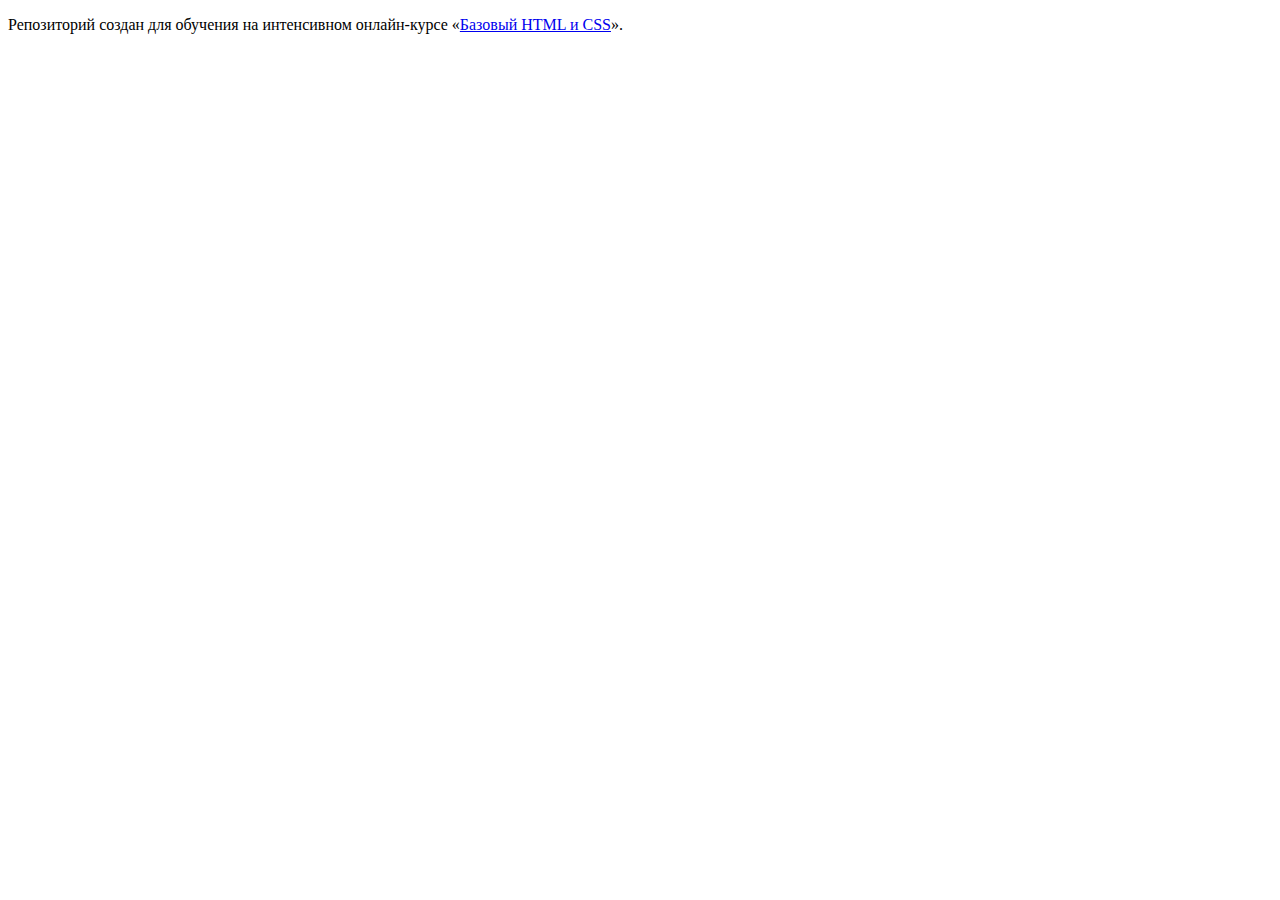
==== index.html @ fec3ab0e ":hatching_chick:" ====
<!DOCTYPE html>
<html lang="ru">
  <head>
    <meta charset="utf-8">
    <title>HTML Academy: Девайс</title>
  </head>
  <body>

    <p>Репозиторий создан для обучения на интенсивном онлайн‑курсе «<a href="https://htmlacademy.ru/intensive/htmlcss">Базовый HTML и CSS</a>».</p>

  </body>
</html>
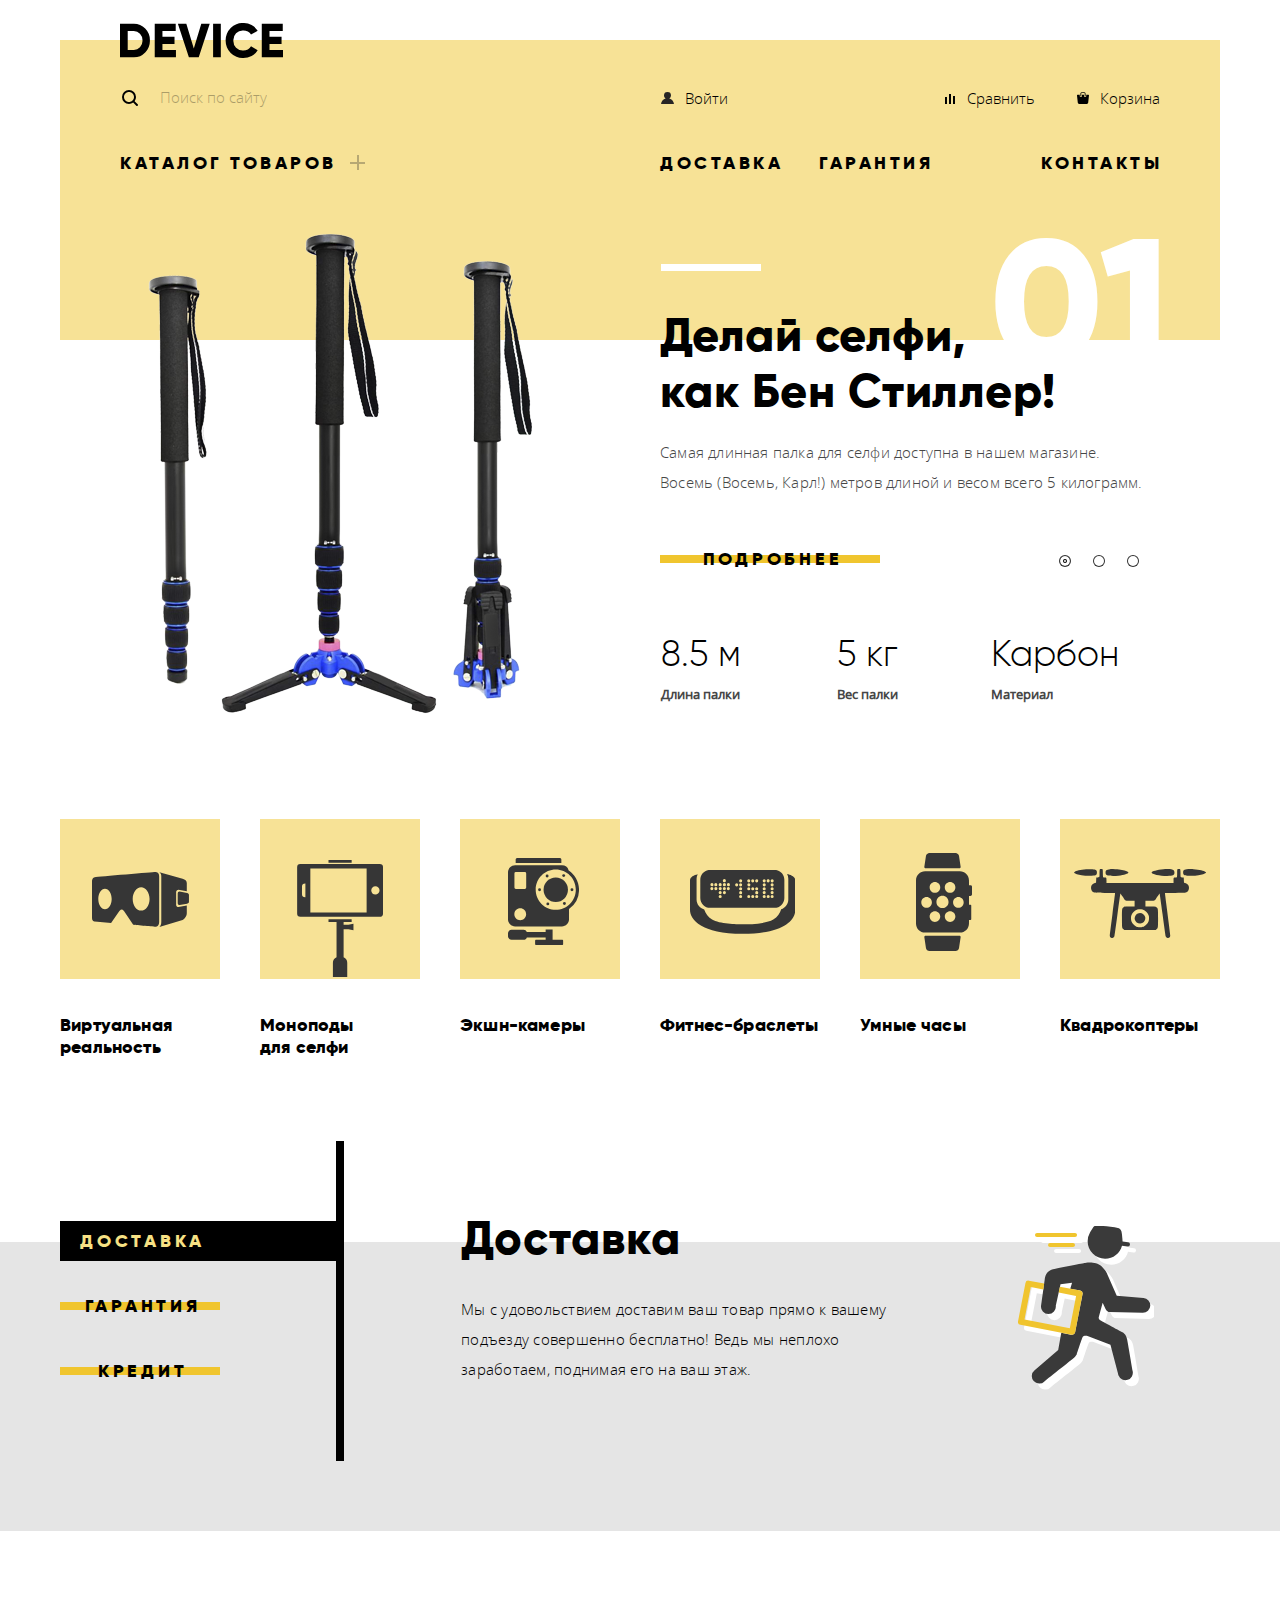
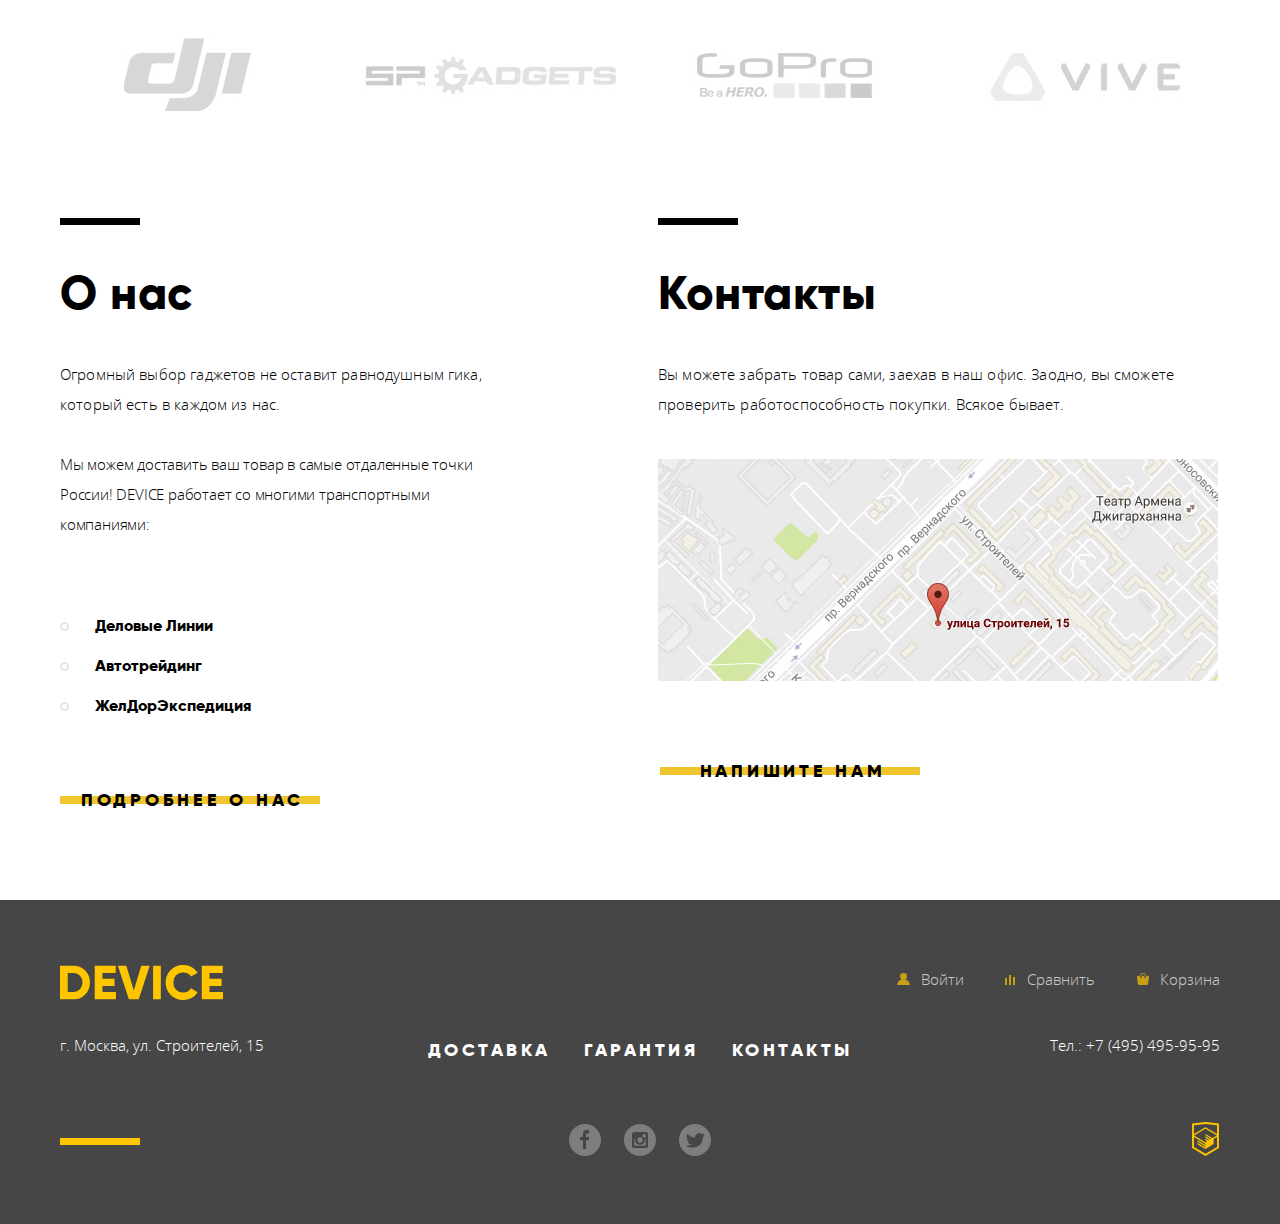
==== commit c92372ff: "finished workong version of device project" ====
--- a/index.html
+++ b/index.html
@@ -1,12 +1,406 @@
 <!DOCTYPE html>
 <html lang="ru">
-  <head>
-    <meta charset="utf-8">
-    <title>HTML Academy: Девайс</title>
-  </head>
-  <body>
-
-    <p>Репозиторий создан для обучения на интенсивном онлайн‑курсе «<a href="https://htmlacademy.ru/intensive/htmlcss">Базовый HTML и CSS</a>».</p>
-
-  </body>
+<head>
+  <meta charset="utf-8">
+  <meta name="format-detection" content="telephone=no">
+  <title>HTML Academy: Device</title>
+  <link href="css/normalize.css" rel="stylesheet" />
+  <link href="css/styles.css" rel="stylesheet" />
+</head>
+<body>
+<header class="main-header">
+  <div class="container">
+    <div class="logo">
+      <a>
+        <img src="img/logo.svg" width="163" height="35" alt="Device">
+      </a>
+    </div>
+    <div class="wrapper">
+      <form action="https://echo.htmlacademy.ru" method="get" class="search">
+        <input type="text" class="search-field" id="search-text" placeholder="Поиск по сайту">
+        <button class="search-button" type="submit">Найти</button>
+      </form>
+      <!--User navigation-->
+      <ul class="user-navigation">
+        <li>
+          <a class="login-link" href="login.html">Войти</a>
+        </li>
+      </ul>
+      <ul class="operation">
+        <li>
+          <a class="compare-link" href="#">Сравнить</a>
+        </li>
+        <li>
+          <a class="basket-link" href="#">Корзина</a>
+        </li>
+      </ul>
+
+    </div>
+    <!--Main menu-->
+    <nav class="main-navigation wrapper">
+      <ul class="main-menu">
+        <li class="plus">
+          <a href="#">Каталог товаров</a>
+          <ul class="popup-menu">
+            <li><a href="#">Виртуальная реальность</a></li>
+            <li><a href="#">Фитнес-браслеты</a></li>
+            <li><a href="#">Квадрокоптеры</a>
+            <li><a href="catalog.html">Моноподы для селфи</a></li>
+            <li><a href="#">Умные часы</a></li>
+            <li><a href="#">Экшн камеры</a></li>
+          </ul>
+        </li>
+        <li><a href="#">Доставка</a></li>
+        <li><a href="#">Гарантия</a></li>
+        <li><a href="#">Контакты</a></li>
+      </ul>
+    </nav>
+  </div>
+</header>
+<main>
+  <h1 class="visually-hidden">Магазин девайсов</h1>
+  <!--Slider-->
+  <section class="sliders">
+    <div class="container">
+      <h2 class="visually-hidden">Популярные товары</h2>
+
+      <input class="control-item" id="btn-1" type="radio" name="toggle" checked>
+      <input class="control-item" id="btn-2" type="radio" name="toggle">
+      <input class="control-item" id="btn-3" type="radio" name="toggle">
+      <div class="slider-controls">
+        <label for="btn-1"><span class="visually-hidden">Первый слайд</span></label>
+        <label for="btn-2"><span class="visually-hidden">Второй слайд</span></label>
+        <label for="btn-3"><span class="visually-hidden">Третий слайд</span></label>
+      </div>
+      <div class="slider-inner">
+        <div class="slider-item active" id="firstSlide">
+          <h3 class="visually-hidden">Первый слайд</h3>
+          <div class="slider-image">
+            <img src="img/slider-1.png" width="384" height="486" alt="Палка для селфи" />
+          </div>
+          <div class="slider-content">
+            <span class="slider-numer">01</span>
+            <p class="slider-header">
+              Делай селфи,<br>как Бен Стиллер!
+            </p>
+            <p>
+              Самая длинная палка для селфи доступна в нашем магазине.<br>Восемь (Восемь, Карл!) метров длиной и весом всего 5 килограмм.
+            </p>
+            <a href="#" class="btn">Подробнее</a>
+            <table class="slider-table">
+              <tr>
+                <td>8.5 м</td>
+                <td>5 кг</td>
+                <td>Карбон</td>
+              </tr>
+              <tr>
+                <th>Длина палки</th>
+                <th>Вес палки</th>
+                <th>Материал</th>
+              </tr>
+            </table>
+          </div>
+        </div>
+        <div class="slider-item" id="secondSlide">
+          <h3 class="visually-hidden">Второй слайд</h3>
+          <div class="slider-image">
+            <img src="img/slider-2.png" width="345" height="485" alt="Фитнес-браслет">
+          </div>
+          <div class="slider-content">
+            <span class="slider-numer">02</span>
+            <p class="slider-header">
+              Худеем<br>правильно!
+            </p>
+            <p>
+              Мотивирующие фитнес-браслеты помогут найти в себе силы<br>не пропускать занятия и соблюдать диету.
+            </p>
+            <a class="btn" href="#">Подробнее</a>
+            <table class="slider-table">
+              <tr>
+                <td>
+                  48 часов
+                </td>
+              </tr>
+              <tr>
+                <th>
+                  Без подзарядки
+                </th>
+              </tr>
+            </table>
+          </div>
+        </div>
+        <div class="slider-item" id="thirdSlide">
+          <h3 class="visually-hidden">Третий слайд</h3>
+          <div class="slider-image aditional-padding">
+            <img src="img/slider-3.png" width="526" height="334" alt="Квадрокоптер">
+          </div>
+          <div class="slider-content">
+            <span class="slider-numer">03</span>
+            <p class="slider-header slider-wide-header">
+              Порхает как бабочка,<br>жалит как пчела!
+            </p>
+            <p>
+              Этот обычный, на первый взгляд, квадрокоптер оснащен<br>мощным лазером, замаскированным под стандартную камеру.
+            </p>
+            <a class="btn" href="#">Подробнее</a>
+            <table class="slider-table">
+              <tr>
+                <td>
+                  800 м
+                </td>
+                <td>
+                  50 м
+                </td>
+              </tr>
+              <tr>
+                <th>
+                  Дальность полета
+                </th>
+                <th>
+                  Радиус поражения
+                </th>
+              </tr>
+            </table>
+          </div>
+        </div>
+      </div>
+
+    </div>
+  </section>
+  <!--Catalog-->
+  <section class="categories">
+    <h2 class="visually-hidden">Категории товаров</h2>
+    <div class="container">
+      <ul class="category-items">
+        <li class="category-item">
+          <a class="category-link" href="#">
+            <p>
+              <img src="img/popular-1.svg" width="97" height="56" alt="Виртуальная реальность">
+            </p>
+            <h3>Виртуальная реальность</h3>
+          </a>
+        </li>
+        <li class="category-item">
+          <a class="category-link" href="catalog.html">
+            <p>
+              <img src="img/popular-2.svg" width="86" height="117" alt="Моноподы для селфи">
+            </p>
+            <h3>Моноподы для селфи</h3>
+          </a>
+        </li>
+        <li class="category-item">
+          <a class="category-link" href="#">
+            <p>
+              <img src="img/popular-3.svg" width="71" height="87" alt="Экшн-камеры">
+            </p>
+            <h3>Экшн-камеры</h3>
+          </a>
+        </li>
+        <li class="category-item">
+          <a class="category-link" href="#">
+            <p>
+              <img src="img/popular-4.svg" width="105" height="65" alt=" Фитнесс браслеты">
+            </p>
+            <h3>Фитнес-браслеты</h3>
+          </a>
+        </li>
+        <li class="category-item">
+          <a class="category-link" href="#">
+            <p>
+              <img src="img/popular-5.svg" width="56" height="98" alt="Умные часы">
+            </p>
+            <h3>Умные часы</h3>
+          </a>
+        </li>
+        <li class="category-item">
+          <a class="category-link" href="#">
+            <p>
+              <img src="img/popular-6.svg" width="132" height="69" alt="Квадрокоптеры">
+            </p>
+            <h3>Квадрокоптеры</h3>
+          </a>
+        </li>
+      </ul>
+    </div>
+  </section>
+
+  <section class="services">
+    <h2 class="visually-hidden">Сервисы</h2>
+    <div class="service-columns container">
+      <div class="service-column">
+        <ul class="service-navigation">
+          <li class="service-navigation-item active">
+            <a class="btn" id="deliveryBtn">Доставка</a>
+          </li>
+          <li class="service-navigation-item">
+            <a class="btn" id="warrantyBtn" href="#">Гарантия</a>
+          </li>
+          <li class="service-navigation-item">
+            <a class="btn" id="creditBtn" href="#">Кредит</a>
+          </li>
+        </ul>
+      </div>
+      <div class="service-column">
+        <div class="service-item active" id="deliveryContent">
+          <h3>Доставка</h3>
+          <p>Мы с удовольствием доставим ваш товар прямо к вашему подъезду совершенно бесплатно! Ведь мы неплохо заработаем, поднимая его на ваш этаж.</p>
+        </div>
+        <div class="service-item" id="warrantyContent">
+          <h3>Гарантия</h3>
+          <p>
+            Если из-за возгорания купленного у нас товара у вас сгорит дом — не переживайте, мы выдадим вам новый.<br>Товар, не дом, конечно же.
+          </p>
+        </div>
+        <div class="service-item" id="creditContent">
+          <h3>Кредит</h3>
+          <p>
+            Залезть в долговую яму стало проще! Кредитные консультанты подберут для вас наиболее выгодные<br>условия кредита. Выгодные для нашего банка, разумеется.
+          </p>
+        </div>
+      </div>
+    </div>
+  </section>
+
+  <section class="partners">
+    <h2 class="visually-hidden">Партнеры</h2>
+    <div class="container">
+      <ul class="partner-items">
+        <li class="partner-item">
+          <a href="#">
+            <img src="img/logo-1.jpg" width="260" height="100" alt="dji">
+          </a>
+        </li>
+        <li class="partner-item">
+          <a href="#">
+            <img src="img/logo-2.jpg" width="260" height="100" alt="SP Gadgets">
+          </a>
+        </li>
+        <li class="partner-item">
+          <a href="#">
+            <img src="img/logo-3.jpg" width="260" height="100" alt="GoPro">
+          </a>
+        </li>
+        <li class="partner-item">
+          <a href="#">
+            <img src="img/logo-4.jpg" width="260" height="100" alt="vive">
+          </a>
+        </li>
+      </ul>
+    </div>
+  </section>
+
+  <div class="container index-columns">
+    <section class="info">
+
+      <h2>О нас</h2>
+      <p>
+        Огромный выбор гаджетов не оставит равнодушным гика, который есть в каждом из нас.
+      </p>
+      <p>
+        Мы можем доставить ваш товар в самые отдаленные точки России! DEVICE работает со многими транспортными компаниями:
+      </p>
+      <ul class="transport-agency">
+        <li>Деловые Линии</li>
+        <li>Автотрейдинг</li>
+        <li>ЖелДорЭкспедиция</li>
+      </ul>
+      <a class="btn" href="#">Подробнее о нас</a>
+    </section>
+
+    <section class="contact">
+      <h2>Контакты</h2>
+      <p>Вы можете забрать товар сами, заехав в наш офис. Заодно, вы сможете проверить работоспособность покупки. Всякое бывает.</p>
+      <a id="openPopupMap" href="contacts.html">
+        <img src="img/map.jpg" width="560" height="222" alt="Карта">
+      </a>
+      <a class="btn btn-open-form" id="openWriteusForm" href="writeus.html">Напишите нам</a>
+    </section>
+  </div>
+</main>
+
+<footer class="main-footer">
+  <div class="container">
+    <div class="navigation-container">
+      <div class="logo yellow">
+        <a>
+          <img src="img/logo-yellow.svg" width="163" height="35" alt="Device">
+        </a>
+      </div>
+      <!--User navigation-->
+      <ul class="user-navigation">
+        <li>
+          <a class="login-link yellow" href="#">Войти</a>
+        </li>
+      </ul>
+      <ul class="operation">
+        <li>
+          <a class="compare-link yellow" href="#">Сравнить</a>
+        </li>
+        <li>
+          <a class="basket-link yellow" href="#">Корзина</a>
+        </li>
+      </ul>
+    </div>
+    <!--Contacts footer-->
+    <section class="footer-contacts">
+      <p class="address">г. Москва, ул. Строителей, 15</p>
+      <p class="phone">Тел.: +7 (495) 495-95-95</p>
+    </section>
+    <!--Footer menu-->
+    <ul class="bottom-menu">
+      <li><a href="#">Доставка</a></li>
+      <li><a href="#">Гарантия</a></li>
+      <li><a href="#">Контакты</a></li>
+    </ul>
+    <!--Social links-->
+    <ul class="footer-social">
+      <li class="social-item">
+        <a class="social-button" href="#"><span class="visually-hidden">Фейсбук</span></a>
+      </li>
+      <li class="social-item">
+        <a class="social-button" href="#"><span class="visually-hidden">Инстаграм</span></a>
+      </li>
+      <li class="social-item">
+        <a class="social-button" href="#"><span class="visually-hidden">Твиттер</span></a>
+      </li>
+    </ul>
+    <p class="footer-copyright">
+      <a href="https://htmlacademy.ru/intensive/htmlcss"><span class="visually-hidden">HTML Academy</span></a>
+    </p>
+  </div>
+</footer>
+
+<!--Modal window-->
+<section class="modal modal-feedback">
+  <form class="modal-feedback-form" action="https://echo.htmlacademy.ru" method="get">
+    <p class="modal-field">
+      <label for="user">Ваше имя:</label>
+      <input class="modal-feedback-form-user" id="user" type="text" name="user" placeholder="Представьтесь, пожалуйста">
+    </p>
+    <p class="modal-field">
+      <label for="email">Ваш e-mail:</label>
+      <input class="modal-feedback-form-email" id="email" type="text" name="email" placeholder="Для отправки ответа">
+    </p>
+    <p class="modal-field">
+      <label for="message">Текст письма:</label>
+      <textarea id="message" name="message" placeholder="В свободной форме"></textarea>
+    </p>
+    <button class="btn" id="sendFeedBack" type="submit">Отправить</button>
+  </form>
+  <button class="modal-close" type="button">
+    <span class="visually-hidden">Закрыть</span>
+  </button>
+</section>
+
+<!--Map-->
+<section class="modal modal-map">
+  <iframe src="https://www.google.com/maps/embed?pb=!1m18!1m12!1m3!1d2249.112374947361!2d37.52742931598095!3d55.68703400452991!2m3!1f0!2f0!3f0!3m2!1i1024!2i768!4f13.1!3m3!1m2!1s0x46b54cf65f5c8955%3A0x694710ccd55501e!2z0YPQuy4g0KHRgtGA0L7QuNGC0LXQu9C10LksIDE1LCDQnNC-0YHQutCy0LAsIDExOTMxMQ!5e0!3m2!1sru!2sru!4v1512296204152" width="960" height="559" allowfullscreen></iframe>
+  <img src="img/map-big.jpg" width="960" height="559" alt="Карта">
+  <button class="modal-close" type="button">
+    <span class="visually-hidden">Закрыть</span>
+  </button>
+</section>
+
+<script src="js/script.js"></script>
+</body>
 </html>
--- a/css/styles.css
+++ b/css/styles.css
@@ -0,0 +1,2060 @@
+@font-face {
+  font-family: "Gilroy";
+  src: url("../fonts/gilroyextrabold.woff2") format("woff2"), url("../fonts/gilroyextrabold.woff") format("woff");
+  font-weight: 800;
+}
+
+@font-face {
+  font-family: "Gilroy";
+  src: url("../fonts/gilroylight.woff2") format("woff2"), url("../fonts/gilroylight.woff") format("woff");
+  font-weight: 300;
+}
+
+@font-face {
+  font-family: "Open Sans";
+  src: url("../fonts/opensans.woff2") format("woff2"), url("../fonts/opensans.woff") format("woff");
+  font-weight: normal;
+}
+
+@font-face {
+  font-family: "Open Sans";
+  src: url("../fonts/opensanslight.woff2") format("woff2"), url("../fonts/opensanslight.woff") format("woff");
+  font-weight: 300;
+}
+
+body {
+  min-width: 1200px;
+  margin: 0;
+  padding: 0;
+  font-family: "Open Sans", Arial, sans-serif;
+  font-size: 15px;
+  line-height: 36px;
+  font-weight: 300;
+  color: #000;
+}
+
+a {
+  text-decoration: none;
+}
+
+img {
+  max-width: 100%;
+  height: auto;
+}
+
+.visually-hidden:not(:focus):not(:active),
+input[type="checkbox"].visually-hidden,
+input[type="radio"].visually-hidden {
+  position: absolute;
+  width: 1px;
+  height: 1px;
+  margin: -1px;
+  border: 0;
+  padding: 0;
+  white-space: nowrap;
+  -webkit-clip-path: inset(100%);
+  clip-path: inset(100%);
+  clip: rect(0 0 0 0);
+  overflow: hidden;
+}
+
+.container {
+  width: 1160px;
+  margin: 0 auto;
+}
+
+.wrapper {
+  display: -webkit-box;
+  display: -ms-flexbox;
+  display: flex;
+  -webkit-box-pack: justify;
+  -ms-flex-pack: justify;
+  justify-content: space-between;
+  width: 1040px;
+  margin: 0 auto;
+}
+
+.main-header {
+  min-height: 190px;
+  margin-top: 40px;
+}
+
+.main-header .container {
+  background-color: #f7e296;
+  min-height: 190px;
+}
+
+.main-header .wrapper {
+  -webkit-box-align: center;
+  -ms-flex-align: center;
+  align-items: center;
+  padding-top: 33px;
+}
+
+.main-header .logo {
+  position: absolute;
+  top: 23px;
+  margin-left: 60px;
+}
+
+.logo a:hover {
+  opacity: 0.6;
+}
+
+.logo a:active {
+  opacity: 0.3;
+}
+
+.search {
+  position: relative;
+  display: -webkit-box;
+  display: -ms-flexbox;
+  display: flex;
+  -webkit-box-align: start;
+  -ms-flex-align: start;
+  align-items: flex-start;
+  width: 440px;
+  height: 50px;
+}
+
+.search::before {
+  content: "";
+  position: absolute;
+  top: 17px;
+  left: 2px;
+  width: 16px;
+  height: 16px;
+  background: url("../img/search.svg") no-repeat left center;
+}
+
+.search-field {
+  width: 310px;
+  margin: 0;
+  padding: 2px 0 0 40px;
+  font-family: inherit;
+  font-weight: inherit;
+  font-size: inherit;
+  min-height: 45px;
+  background-color: transparent;
+  border: none;
+}
+
+.search-field:focus {
+  outline: none;
+  -webkit-box-shadow: 0px 2px #000;
+  box-shadow: 0px 2px #000;
+}
+
+.search-field:focus ~ .search-button {
+  visibility: visible;
+}
+
+/*css placeholder*/
+.search-field::-webkit-input-placeholder { /* Chrome/Opera/Safari */
+  color: #000;
+  opacity: 0.3;
+}
+
+.search-field:-ms-input-placeholder { /* IE 10+ */
+  color: #000;
+  opacity: 0.3;
+}
+
+.search-field::-ms-input-placeholder {
+  color: #000;
+  opacity: 0.3;
+}
+
+.search-field::placeholder {
+  color: #000;
+  opacity: 0.3;
+}
+
+.search-field:hover::-webkit-input-placeholder { /* Chrome/Opera/Safari */
+  color: #000;
+  opacity: 0.6;
+}
+
+.search-field:hover:-ms-input-placeholder { /* IE 10+ */
+  color: #000;
+  opacity: 0.6;
+}
+
+.search-field:hover::-ms-input-placeholder {
+  color: #000;
+  opacity: 0.6;
+}
+
+.search-field:hover::placeholder {
+  color: #000;
+  opacity: 0.6;
+}
+/*css placeholder*/
+
+.search-button {
+  padding: 14px 19px;
+  font-family: inherit;
+  font-weight: inherit;
+  font-size: inherit;
+  letter-spacing: 0.15px;
+  color: #000;
+  background-color: transparent;
+  border: 2px solid #000;
+  cursor: pointer;
+  visibility: hidden;
+}
+
+.search-button:hover {
+  color: #fff;
+  background-color: #000;
+}
+
+.search-button:active {
+  color: rgba(255,255,255,0.3);
+}
+
+.user-navigation,
+.operation {
+  list-style: none;
+  line-height: 28px;
+  padding: 0;
+  margin: 0;
+}
+
+.user-navigation {
+  display: -webkit-box;
+  display: -ms-flexbox;
+  display: flex;
+  -webkit-box-pack: justify;
+  -ms-flex-pack: justify;
+  justify-content: space-between;
+  margin-left: 95px;
+  margin-right: 210px;
+}
+
+.user-navigation.authorized {
+  margin-right: 50px;
+}
+
+.operation {
+  display: -webkit-box;
+  display: -ms-flexbox;
+  display: flex;
+  -webkit-box-pack: justify;
+  -ms-flex-pack: justify;
+  justify-content: space-between;
+}
+
+.user-navigation li,
+.operation li {
+  text-align: right;
+}
+
+.operation li:last-of-type {
+  margin-left: 40px;
+}
+
+.user-navigation.authorized li:nth-child(2) {
+  margin-left: 25px;
+}
+
+.login-link,
+.compare-link,
+.basket-link,
+.profile-link {
+  position: relative;
+  padding-left: 25px;
+}
+
+.login-link::before,
+.login-link.yellow::before,
+.compare-link::before,
+.compare-link.yellow::before,
+.basket-link::before,
+.basket-link.yellow::before,
+.profile-link::before,
+.profile-link.yellow::before {
+  content: "";
+  position: absolute;
+  top: 1px;
+  left: 0px;
+  width: 15px;
+  height: 15px;
+  background-repeat: no-repeat;
+  background-position: center bottom;
+}
+
+.login-link::before,
+.profile-link::before {
+  background-image: url("../img/user.svg");
+}
+
+.login-link.yellow::before,
+.profile-link.yellow::before {
+  background-image: url("../img/user-yellow.svg");
+}
+
+.compare-link::before {
+  background-image: url("../img/compare.svg");
+}
+
+.compare-link.yellow::before {
+  background-image: url("../img/compare-yellow.svg");
+}
+
+.basket-link::before {
+  background-image: url("../img/cart.svg");
+}
+
+.basket-link.yellow::before {
+  background-image: url("../img/cart-yellow.svg");
+}
+
+.logout-link {
+  font-family: inherit;
+  font-size: inherit;
+  line-height: inherit;
+  color: #000;
+  opacity: 0.3;
+}
+
+.login-link,
+.compare-link,
+.basket-link,
+.profile-link {
+  color: #000;
+}
+
+.login-link:hover,
+.compare-link:hover,
+.basket-link:hover,
+.profile-link:hover {
+  opacity: 0.6;
+}
+
+.login-link:active,
+.compare-link:active,
+.basket-link:active,
+.profile-link:active {
+  opacity: 0.3;
+}
+
+/*css menu*/
+.main-navigation.wrapper {
+  padding-top: 22px;
+}
+
+.main-menu,
+.popup-menu {
+  list-style: none;
+  margin: 0;
+  padding: 0;
+}
+
+.main-menu {
+  display: -webkit-box;
+  display: -ms-flexbox;
+  display: flex;
+  -webkit-box-pack: justify;
+  -ms-flex-pack: justify;
+  justify-content: space-between;
+  width: 100%;
+}
+
+.main-menu > li:nth-of-type(2) {
+  margin-left: 257px;
+}
+
+.main-menu > li:nth-of-type(3) {
+  margin-right: 72px;
+}
+
+.main-menu a {
+  margin-right: -2px;
+  font-family: Gilroy, Arial, sans-serif;
+  font-weight: 800;
+  font-size: 18px;
+  line-height: 21px;
+  letter-spacing: 3.5px;
+  color: #000;
+  text-transform: uppercase;
+}
+
+.plus {
+  position: relative;
+  width: 245px;
+}
+
+.plus::before {
+  content: "";
+  position: absolute;
+  top: 10px;
+  right: 0px;
+  width: 15px;
+  height: 15px;
+  background-image: url("../img/plus.svg");
+  background-repeat: no-repeat;
+  opacity: 0.3;
+}
+
+.popup-menu {
+  position: absolute;
+  left: -60px;
+  top: 25px;
+  z-index: 2;
+  display: none;
+  -ms-flex-wrap: wrap;
+  flex-wrap: wrap;
+  -webkit-box-pack: start;
+  -ms-flex-pack: start;
+  justify-content: flex-start;
+  -ms-flex-line-pack: start;
+  align-content: flex-start;
+  width: 1160px;
+  height: 170px;
+  margin: 0 auto;
+  padding: 27px 60px 0px 60px;
+  -webkit-box-sizing: border-box;
+  box-sizing: border-box;
+  background-color: #f7e296;
+}
+
+.popup-menu a {
+  font-family: "Open Sans", Arial, sans-serif;
+  font-size: 15px;
+  line-height: 36px;
+  font-weight: 300;
+  letter-spacing: 0.2px;
+  color: #000;
+  text-transform: none;
+}
+
+.popup-menu li {
+  width: 220px;
+  margin-right: 20px;
+  padding: 0;
+}
+
+.popup-menu li:nth-of-type(2) {
+  width: 180px;
+}
+
+.popup-menu li:nth-of-type(3) {
+  width: 580px;
+}
+
+.popup-menu li:nth-of-type(5) {
+  width: 780px;
+}
+
+.plus:hover .popup-menu {
+  display: -webkit-box;
+  display: -ms-flexbox;
+  display: flex;
+}
+
+.main-navigation a:hover,
+.popup-menu a:hover {
+  opacity: 0.6;
+}
+
+.main-navigation a:active,
+.popup-menu a:active {
+  opacity: 0.3;
+}
+
+.main-content h1 {
+  margin: 0;
+  margin-top: 30px;
+  font-family: Gilroy, Arial, sans-serif;
+  font-weight: 800;
+  font-size: 47px;
+  letter-spacing: 0.75px;
+  line-height: 56px;
+}
+
+.breadcrumbs {
+  list-style: none;
+  display: -webkit-box;
+  display: -ms-flexbox;
+  display: flex;
+  margin: 13px 0 40px 0;
+  padding: 0;
+  font-size: 14px;
+  letter-spacing: 0.14px;
+}
+
+.breadcrumbs a::after {
+  content: ">";
+  margin-left: 15px;
+  margin-right: 15px;
+}
+
+.breadcrumbs a,
+.breadcrumbs .active {
+  font-family: inherit;
+  font-size: 14px;
+  line-height: 36px;
+  color: #000;
+  opacity: 0.3;
+}
+
+.breadcrumbs a:hover {
+  opacity: 0.6;
+}
+
+.breadcrumbs a:active {
+  opacity: 0.1;
+}
+
+/*css sliders*/
+.sliders .container {
+  position: relative;
+  margin-bottom: 79px;
+  background-image: -webkit-linear-gradient(top, #f7e296 110px, transparent 110px);
+  background-image: -o-linear-gradient(top, #f7e296 110px, transparent 110px);
+  background-image: linear-gradient(to bottom, #f7e296 110px, transparent 110px);
+}
+
+.slider-controls {
+  position: absolute;
+  top: 325px;
+  right: 72px;
+  z-index: 1;
+}
+
+.sliders input[type=radio] {
+  display: none;
+}
+
+.slider-controls label {
+  display: inline-block;
+  vertical-align: top;
+  width: 10px;
+  height: 10px;
+  margin: 0px 9px;
+  background-color: #fff;
+  border: 1px solid rgba(0,0,0,0.8);
+  border-radius: 50%;
+  -webkit-box-shadow: inset 0 0 0 3px #fff;
+  box-shadow: inset 0 0 0 3px #fff;
+  -webkit-transition: background-color 0.2s;
+  -o-transition: background-color 0.2s;
+  transition: background-color 0.2s;
+  cursor: pointer;
+}
+
+.control-item:first-of-type:checked ~ .slider-controls label[for="btn-1"],
+.control-item:nth-of-type(2):checked ~ .slider-controls label[for="btn-2"],
+.control-item:nth-of-type(3):checked ~ .slider-controls label[for="btn-3"] {
+  -webkit-box-shadow: inset 0 0 0 3px #fff, inset 0 0 0 4px #000;
+  box-shadow: inset 0 0 0 3px #fff, inset 0 0 0 4px #000;
+}
+
+.slider-item {
+  display: none;
+  -webkit-box-pack: justify;
+  -ms-flex-pack: justify;
+  justify-content: space-between;
+  min-height: 500px;
+}
+
+.slider-item.active {
+  display: -webkit-box;
+  display: -ms-flexbox;
+  display: flex;
+}
+
+.slider-image {
+  width: 560px;
+  text-align: center;
+}
+
+.slider-content {
+  position: relative;
+  display: -webkit-box;
+  display: -ms-flexbox;
+  display: flex;
+  -webkit-box-orient: vertical;
+  -webkit-box-direction: normal;
+  -ms-flex-direction: column;
+  flex-direction: column;
+  -webkit-box-pack: justify;
+  -ms-flex-pack: justify;
+  justify-content: space-between;
+  width: 560px;
+  height: 500px;
+}
+
+.slider-item p {
+  width: 485px;
+  margin: 0;
+  padding: 0;
+  letter-spacing: 0.2px;
+  line-height: 30px;
+  color: #464646;
+  -webkit-box-flex: 1;
+  -ms-flex: 1 0 auto;
+  flex: 1 0 auto;
+}
+
+.slider-item .slider-header.slider-wide-header {
+  width: 510px;
+}
+
+.slider-item .aditional-padding {
+  padding-top: 60px;
+}
+
+.slider-item .slider-header {
+  position: relative;
+  z-index: 1;
+  margin: 0;
+  padding: 0;
+  padding-top: 77px;
+  width: 399px;
+  font-family: Gilroy, Arial, sans-serif;
+  font-weight: 800;
+  font-size: 47px;
+  letter-spacing: 0.47px;
+  line-height: 56px;
+  color: #000;
+  -ms-flex-negative: 0;
+  flex-shrink: 0;
+}
+
+.slider-numer {
+  position: absolute;
+  top: -17px;
+  right: 49px;
+  font-family: Gilroy, Arial, sans-serif;
+  font-weight: 800;
+  font-size: 179px;
+  line-height: 179px;
+  color: #fff;
+}
+
+.slider-numer::before {
+  content: "";
+  position: absolute;
+  top: 58px;
+  right: 410px;
+  width: 100px;
+  height: 20px;
+  -webkit-box-shadow: 0px -7px #fff;
+  box-shadow: 0px -7px #fff;
+}
+
+.slider-table {
+  margin-top: 53px;
+  margin-bottom: 25px;
+  border-collapse: collapse;
+  border-spacing: 0px;
+  -ms-flex-negative: 0;
+  flex-shrink: 0;
+}
+
+.slider-table th {
+  padding-top: 7px;
+  font-size: 13px;
+  line-height: 20px;
+  text-align: left;
+  color: #464646;
+}
+
+.slider-table td {
+  padding-right: 77px;
+  font-family: Gilroy, Arial, sans-serif;
+  font-weight: 300;
+  font-size: 36px;
+  line-height: 43px;
+  text-align: left;
+  color: #000;
+}
+
+.slider-item .btn {
+  width: 220px;
+  margin-top: 25px;
+}
+
+
+/*кнопка - ссылка*/
+.btn {
+  display: inline-block;
+  vertical-align: top;
+  height: 40px;
+  padding: 0;
+  padding-left: 5px;
+  -webkit-box-sizing: border-box;
+  box-sizing: border-box;
+  font-family: Gilroy, Arial, sans-serif;
+  font-weight: 800;
+  font-size: 18px;
+  line-height: 40px;
+  color: #000;
+  text-transform: uppercase;
+  letter-spacing: 3.75px;
+  text-align: center;
+  background-image: -webkit-linear-gradient(top, transparent 16px, #f0c52e 16px, #f0c52e 24px, transparent 24px);
+  background-image: -o-linear-gradient(top, transparent 16px, #f0c52e 16px, #f0c52e 24px, transparent 24px);
+  background-image: linear-gradient(to bottom, transparent 16px, #f0c52e 16px, #f0c52e 24px, transparent 24px);
+  background-color: transparent;
+  border: none;
+  cursor: pointer;
+}
+
+.btn:hover {
+  background: #f0c52e;
+}
+
+.btn:active {
+  color: rgba(0,0,0,0.3);
+  background: #f0c52e;
+}
+
+.category-items {
+  list-style: none;
+  display: -webkit-box;
+  display: -ms-flexbox;
+  display: flex;
+  -ms-flex-wrap: wrap;
+  flex-wrap: wrap;
+  -webkit-box-pack: start;
+  -ms-flex-pack: start;
+  justify-content: flex-start;
+  margin: 10px 0;
+  padding: 0;
+}
+
+.category-item {
+  margin: 0;
+  margin-right: 40px;
+  padding: 0;
+}
+
+.category-item:nth-child(6) {
+  margin-right: 0px;
+}
+
+.category-item p {
+  display: -webkit-box;
+  display: -ms-flexbox;
+  display: flex;
+  -webkit-box-pack: center;
+  -ms-flex-pack: center;
+  justify-content: center;
+  -webkit-box-align: center;
+  -ms-flex-align: center;
+  align-items: center;
+  width: 160px;
+  height: 160px;
+  margin: 10px 0 35px 0;
+  padding: 0;
+  -webkit-box-sizing: border-box;
+  box-sizing: border-box;
+  background-color: #f7e296;
+  border: 2px solid transparent;
+}
+
+.category-item:nth-of-type(2) img {
+  -ms-flex-item-align: end;
+  align-self: flex-end;
+}
+
+.category-item:nth-of-type(2) h3 {
+  width: 100px;
+}
+
+.category-link:hover p {
+  background-color: #f0c52e;
+}
+
+.category-link:active p {
+  background-color: #f0c52e;
+  opacity: 0.3;
+}
+
+.category-link:active h3 {
+  opacity: 0.3;
+}
+
+.category-item:nth-of-type(3) img {
+  padding-top: 5px;
+  padding-left: 7px;
+}
+
+.category-item:nth-of-type(4) img {
+  padding-top: 6px;
+  padding-left: 4px;
+}
+
+.category-item:nth-of-type(5) img {
+  padding-top: 5px;
+  padding-left: 7px;
+}
+
+.category-item:nth-of-type(6) img {
+  padding-top: 8px;
+}
+
+.category-item h3 {
+  font-family: Gilroy, Arial, sans-serif;
+  font-weight: 800;
+  font-size: 18px;
+  letter-spacing: 0.18px;
+  line-height: 22px;
+  color: #000;
+  width: 160px;
+}
+
+.services {
+  min-height: 390px;
+  margin-bottom: 95px;
+  padding: 55px 0 70px 0;
+  -webkit-box-sizing: border-box;
+  box-sizing: border-box;
+  background-image: -webkit-gradient(linear, left top, left bottom, color-stop(35%, #fff), color-stop(35%, #e5e5e5), color-stop(65%, #e5e5e5));
+  background-image: -webkit-linear-gradient(top, #fff 35%, #e5e5e5 35%, #e5e5e5 65%);
+  background-image: -o-linear-gradient(top, #fff 35%, #e5e5e5 35%, #e5e5e5 65%);
+  background-image: linear-gradient(to bottom, #fff 35%, #e5e5e5 35%, #e5e5e5 65%);
+}
+
+.service-columns {
+  display: -webkit-box;
+  display: -ms-flexbox;
+  display: flex;
+  min-height: 320px;
+  -webkit-box-pack: justify;
+  -ms-flex-pack: justify;
+  justify-content: space-between;
+  -webkit-box-sizing: border-box;
+  box-sizing: border-box;
+}
+
+.service-column:first-of-type {
+  width: 280px;
+  -webkit-box-sizing: border-box;
+  box-sizing: border-box;
+  border-right: 4px solid #000;
+}
+
+.service-column:last-of-type {
+  width: 880px;
+  padding-top: 22px;
+  padding-left: 117px;
+  -webkit-box-sizing: border-box;
+  box-sizing: border-box;
+  border-left: 4px solid #000;
+}
+
+.service-navigation {
+  list-style: none;
+  margin: 80px 0 70px 0;
+  padding: 0;
+}
+
+.service-navigation-item {
+  margin-bottom: 25px;
+}
+
+.service-navigation-item .btn {
+  width: 160px;
+}
+
+.service-navigation-item.active {
+  background-color: #000;
+}
+
+.service-navigation-item.active .btn {
+  color: #f7e184;
+  background: #000;
+}
+
+.service-item h3 {
+  padding: 0;
+  margin: 47px 0 28px 0;
+  font-family: Gilroy, Arial, sans-serif;
+  font-weight: 800;
+  font-size: 47px;
+  letter-spacing: 1px;
+  line-height: 56px;
+}
+
+.service-item p {
+  letter-spacing: 0.25px;
+  line-height: 30px;
+}
+
+.service-item {
+  display: none;
+  min-height: 195px;
+  width: 693px;
+  padding-top: 0px;
+  padding-right: 225px;
+  background-position: right center;
+  background-repeat: no-repeat;
+  -webkit-box-sizing: border-box;
+  box-sizing: border-box;
+}
+
+.service-item.active {
+  display: block;
+}
+
+.service-item:first-of-type {
+  background-image: url("../img/delivery.svg");
+}
+
+.service-item:nth-of-type(2) {
+  background-image: url("../img/warranty.svg");
+}
+
+.service-item:last-of-type {
+  background-image: url("../img/credit.svg");
+}
+
+.partner-items {
+  list-style: none;
+  display: -webkit-box;
+  display: -ms-flexbox;
+  display: flex;
+  -ms-flex-wrap: wrap;
+  flex-wrap: wrap;
+  -webkit-box-pack: start;
+  -ms-flex-pack: start;
+  justify-content: flex-start;
+  margin: 0;
+  margin-bottom: 52px;
+  padding: 0;
+}
+
+.partner-item {
+  position: relative;
+  margin: 0;
+  margin-right: 40px;
+  padding: 0;
+}
+
+.partner-item:nth-child(4) {
+  margin-right: 0px;
+}
+
+.partner-item img {
+  opacity: 0.2;
+}
+
+.partner-item a::before {
+  content: "";
+  position: absolute;
+  width: 260px;
+  height: 100px;
+  background: url("../img/logo-color-1.jpg") no-repeat center center;
+  visibility: hidden;
+}
+
+.partner-item:first-of-type a::before {
+  background: url("../img/logo-color-1.jpg") no-repeat center center;
+}
+
+.partner-item:nth-of-type(2) a::before {
+  background: url("../img/logo-color-2.jpg") no-repeat center center;
+}
+
+.partner-item:nth-of-type(3) a::before {
+  background: url("../img/logo-color-3.jpg") no-repeat center center;
+}
+
+.partner-item:nth-of-type(4) a::before {
+  background: url("../img/logo-color-4.jpg") no-repeat center center;
+}
+
+.partner-item a:hover img {
+  visibility: hidden;
+}
+
+.partner-item a:hover::before {
+  visibility: visible;
+}
+
+.index-columns {
+  display: -webkit-box;
+  display: -ms-flexbox;
+  display: flex;
+  -webkit-box-pack: justify;
+  -ms-flex-pack: justify;
+  justify-content: space-between;
+  margin-bottom: 25px;
+  padding: 30px 0;
+}
+
+.info {
+  width: 460px;
+}
+
+.contact {
+  position: relative;
+  width: 560px;
+  margin-right: 2px;
+}
+
+.info .btn,
+.contact .btn {
+  width: 260px;
+  margin-bottom: 25px;
+}
+
+.contact .btn {
+  margin-left: 2px;
+}
+
+.info h2,
+.contact h2 {
+  position: relative;
+  margin: 45px 0 38px 0;
+  font-family: Gilroy, Arial, sans-serif;
+  font-weight: 800;
+  font-size: 47px;
+  letter-spacing: 0.5px;
+  line-height: 56px;
+}
+
+.info h2::before,
+.contact h2::before {
+  content: "";
+  position: absolute;
+  width: 80px;
+  height: 20px;
+  top: -40px;
+  -webkit-box-shadow: 0px -7px #000;
+  box-shadow: 0px -7px #000;
+}
+
+.info p,
+.contact p {
+  margin: 30px 0 30px 0;
+  padding: 0;
+  letter-spacing: 0.15px;
+  line-height: 30px;
+}
+
+.info p:nth-of-type(2) {
+  letter-spacing: -0.2px;
+}
+
+.contact p {
+  margin-bottom: 40px;
+}
+
+.contact img {
+  margin-bottom: 58px;
+}
+
+.transport-agency {
+  list-style: none;
+  margin: 67px 25px 54px 35px;
+  padding: 0;
+  font-family: Gilroy, Arial, sans-serif;
+  font-weight: 800;
+  font-size: 16px;
+  line-height: 40px;
+}
+
+.transport-agency li {
+  position: relative;
+}
+
+.transport-agency li::before {
+  content: "";
+  position: absolute;
+  top: 16px;
+  left: -35px;
+  width: 5px;
+  height: 5px;
+  background-color: #ffffff;
+  border: 2px solid #e5e5e5;
+  border-radius: 50%;
+}
+
+.catalog-container {
+  margin: 0;
+  padding: 0;
+}
+
+.catalog-header {
+  margin: 0;
+  padding: 0;
+  background-image: -webkit-gradient(linear, left top, right top, color-stop(50%, #dbdbdb), color-stop(50%, #eeeeee));
+  background-image: -webkit-linear-gradient(left, #dbdbdb 50%, #eeeeee 50%);
+  background-image: -o-linear-gradient(left, #dbdbdb 50%, #eeeeee 50%);
+  background-image: linear-gradient(to right, #dbdbdb 50%, #eeeeee 50%);
+}
+
+.catalog-header .container {
+  display: -webkit-box;
+  display: -ms-flexbox;
+  display: flex;
+  -webkit-box-pack: justify;
+  -ms-flex-pack: justify;
+  justify-content: space-between;
+}
+
+.catalog-body {
+  margin: 0;
+  padding: 0;
+  background-image: -webkit-gradient(linear, left top, right top, color-stop(50%, #eeeeee), color-stop(50%, #ffffff));
+  background-image: -webkit-linear-gradient(left, #eeeeee 50%, #ffffff 50%);
+  background-image: -o-linear-gradient(left, #eeeeee 50%, #ffffff 50%);
+  background-image: linear-gradient(to right, #eeeeee 50%, #ffffff 50%);
+}
+
+.catalog-columns {
+  display: -webkit-box;
+  display: -ms-flexbox;
+  display: flex;
+  -webkit-box-pack: justify;
+  -ms-flex-pack: justify;
+  justify-content: space-between;
+  width: 1160px;
+}
+
+.filters {
+  width: 327px;
+  margin: 0;
+  padding: 0;
+  padding-top: 70px;
+  padding-left: 60px;
+  -webkit-box-sizing: border-box;
+  box-sizing: border-box;
+  background-color: #eeeeee;
+}
+
+.catalog {
+  width: 833px;
+  margin: 0;
+  padding: 70px 0 75px 73px;
+  -webkit-box-sizing: border-box;
+  box-sizing: border-box;
+  background-color: #ffffff;
+}
+
+.filters-header {
+  width: 327px;
+  padding: 25px 0 25px 60px;
+  -webkit-box-sizing: border-box;
+  box-sizing: border-box;
+  background-color: #dbdbdb;
+}
+
+.toolbar {
+  display: -webkit-box;
+  display: -ms-flexbox;
+  display: flex;
+  -webkit-box-pack: justify;
+  -ms-flex-pack: justify;
+  justify-content: space-between;
+  width: 833px;
+  padding: 25px 0 25px 72px;
+  -webkit-box-sizing: border-box;
+  box-sizing: border-box;
+  background-color: #eeeeee;
+}
+
+.filters-header h2,
+.toolbar-header {
+  margin: 0;
+  padding: 0px;
+  font-family: Gilroy, Arial, sans-serif;
+  font-weight: 800;
+  font-size: 16px;
+  line-height: 19px;
+  text-transform: uppercase;
+  letter-spacing: 3.75px;
+}
+
+.arrow::before {
+  content: "";
+  display: inline-block;
+  vertical-align: top;
+  border: 10px solid #231f20;
+  border-right-width: 5px;
+  border-left-width: 5px;
+  border-right-color: transparent;
+  border-left-color: transparent;
+}
+
+.arrow-up::before {
+  border-top-width: 0;
+}
+
+.arrow-down::before {
+  border-bottom-width: 0;
+}
+
+.filters-form {
+  margin: 0;
+  padding: 0;
+}
+
+.filters-form fieldset {
+  border: none;
+  margin: 0;
+  margin-bottom: 20px;
+  padding: 0;
+}
+
+.filters-form fieldset:last-of-type {
+  margin-bottom: 0px;
+}
+
+.filters-form legend {
+  padding-top: 12px;
+  font-family: Gilroy, Arial, sans-serif;
+  font-weight: 800;
+  font-size: 18px;
+  letter-spacing: 0.25px;
+  line-height: 25px;
+}
+
+.filters-form legend::before {
+  content: "";
+  position: absolute;
+  width: 200px;
+  height: 2px;
+  -webkit-box-shadow: #eee 0px -15px, #000 0 -13px;
+  box-shadow: #eee 0px -15px, #000 0 -13px;
+}
+
+.filters ul {
+  list-style: none;
+}
+
+.price-start label,
+.price-start input,
+.price-end label,
+.price-end input {
+  font-family: Gilroy, Arial, sans-serif;
+  font-weight: 300;
+  font-size: 14px;
+  line-height: 22px;
+  opacity: 0.2;
+}
+
+.price-start input,
+.price-end input {
+  border: none;
+}
+
+.filter-option label {
+  position: relative;
+  font-family: inherit;
+  font-size: 14px;
+  line-height: 40px;
+  color: #000;
+  opacity: 1;
+}
+
+.filter-input:hover + label,
+.filter-input:focus + label {
+  opacity: 0.6;
+  cursor: pointer;
+}
+
+.filter-input-checkbox + label::before {
+  content: "";
+  position: absolute;
+  left: -42px;
+  top: 0;
+  width: 27px;
+  height: 23px;
+  background: url("../img/checkbox-off.svg") no-repeat left top;
+}
+
+.filter-input-checkbox:checked + label::before {
+  background: url("../img/checkbox-on.svg") no-repeat left top;
+}
+
+.filter-input-radio + label::before {
+  content: "";
+  position: absolute;
+  left: -42px;
+  top: -1px;
+  width: 19px;
+  height: 19px;
+  border: 3px solid #000000;
+  border-radius: 50%;
+}
+
+.filter-input-radio:checked + label::before {
+  -webkit-box-shadow: inset 0 0 0 4px #fff, inset 0 0 0 10px #000;
+  box-shadow: inset 0 0 0 4px #fff, inset 0 0 0 10px #000;
+}
+
+.filter-input:disabled + label {
+  opacity: 0.25;
+  cursor: default;
+}
+
+/*Price*/
+.range-filter {
+  margin: 0;
+  padding: 0;
+  padding-bottom: 3px;
+}
+
+.range-controls {
+  position: relative;
+  margin: 0;
+  padding: 0;
+  padding-top: 33px;
+  border-radius: 5px;
+}
+
+.range-controls .scale {
+  width: 200px;
+  height: 2px;
+  background: #d7dcde;
+}
+
+.range-controls .bar {
+  width: 120px;
+  height: 2px;
+  background: #00ca74;
+}
+
+.range-controls .toggle {
+  position: absolute;
+  top: 23px;
+  left: 0;
+  width: 4px;
+  height: 4px;
+  padding: 0;
+  border: 8px solid #ffffff;
+  background-color: #ababab;
+  -webkit-box-shadow: 0 2px 1px 0 #cfcfcf;
+  box-shadow: 0 2px 1px 0 #cfcfcf;
+  border-radius: 50%;
+  cursor: pointer;
+}
+
+.range-controls .toggle-min {
+  left: 0px;
+}
+
+.range-controls .toggle-max {
+  left: 110px;
+}
+
+.price-controls {
+  font-size: 0;
+}
+
+.price-controls label {
+  display: inline-block;
+  vertical-align: top;
+  padding: 10px 0;
+  font-family: Gilroy, Arial, sans-serif;
+  font-size: 14px;
+  line-height: 22.27px;
+  text-align: center;
+  color: #000000;
+  opacity: 0.2;
+  text-transform: lowercase;
+}
+
+.price-controls input {
+  width: 60px;
+  margin: 0 7px 0 3px;
+  padding: 0;
+  font-family: Gilroy, Arial, sans-serif;
+  font-size: 14px;
+  line-height: 22.27px;
+  text-align: left;
+  color: #000000;
+  border: none;
+  background-color: transparent;
+}
+
+.max-price {
+  text-align: right;
+}
+/*Price*/
+
+.filters-form .btn {
+  margin-top: 15px;
+  width: 200px;
+}
+
+.sort-field,
+.sort-direction {
+  list-style: none;
+  display: -webkit-box;
+  display: -ms-flexbox;
+  display: flex;
+  -webkit-box-pack: justify;
+  -ms-flex-pack: justify;
+  justify-content: space-between;
+  -ms-flex-wrap: wrap;
+  flex-wrap: wrap;
+  margin: 0;
+  padding: 0;
+  font-size: 14px;
+  line-height: 20px;
+}
+
+.sort-field {
+  margin-right: 195px;
+}
+
+.sort-field li {
+  margin-left: 32px;
+}
+
+.sort-direction li {
+  margin-left: 20px;
+}
+
+.sort-field a,
+.sort-direction a {
+  font-family: inherit;
+  font-size: 14px;
+  line-height: 17px;
+  color: #000;
+  opacity: 0.3;
+}
+
+.sort-field a:hover,
+.sort-direction a:hover {
+  opacity: 0.6;
+}
+
+.sort-field a:active,
+.sort-direction a:active {
+  opacity: 1;
+}
+
+.sort-field a.active,
+.sort-direction a.active {
+  opacity: 1;
+}
+
+.catalog-items {
+  list-style: none;
+  display: -webkit-box;
+  display: -ms-flexbox;
+  display: flex;
+  -ms-flex-wrap: wrap;
+  flex-wrap: wrap;
+  -webkit-box-pack: justify;
+  -ms-flex-pack: justify;
+  justify-content: space-between;
+  -webkit-box-align: start;
+  -ms-flex-align: start;
+  align-items: flex-start;
+  margin: 0;
+  padding: 0;
+}
+
+.catalog-item {
+  position: relative;
+  display: -webkit-box;
+  display: -ms-flexbox;
+  display: flex;
+  -webkit-box-pack: justify;
+  -ms-flex-pack: justify;
+  justify-content: space-between;
+  -ms-flex-wrap: wrap;
+  flex-wrap: wrap;
+  width: 360px;
+}
+
+.catalog-item::before {
+  content: "";
+  position: absolute;
+  display: none;
+  width: 360px;
+  height: 380px;
+  background-color: #eeeeee;
+  opacity: 0.7;
+}
+
+.catalog-item:hover::before,
+.catalog-item:hover .btn,
+.catalog-item:hover .item-compare {
+  display: block;
+}
+
+.catalog-item img {
+  margin-bottom: 33px;
+}
+
+.catalog-item h3 {
+  margin: 0;
+  padding: 0;
+  margin-bottom: 50px;
+  max-width: 260px;
+  font-family: Gilroy, Arial, sans-serif;
+  font-weight: 800;
+  font-size: 18px;
+  letter-spacing: 0.25px;
+  line-height: 22px;
+}
+
+.catalog-item .price {
+  margin: 0;
+  padding: 0;
+  font-family: Gilroy, Arial, sans-serif;
+  font-weight: 300;
+  font-size: 16px;
+  letter-spacing: 0.16px;
+  line-height: 22px;
+  vertical-align: top;
+  color: #464646;
+}
+
+.catalog-item .btn {
+  position: absolute;
+  left: 50%;
+  top: 190px;
+  display: none;
+  width: 200px;
+  -webkit-transform: translate(-50%, -50%);
+  -ms-transform: translate(-50%, -50%);
+  transform: translate(-50%, -50%);
+}
+
+.catalog-item-link,
+.catalog-item-link:active,
+.catalog-item-link:visited {
+  color: #000000;
+}
+
+.item-compare {
+  position: absolute;
+  left: 50%;
+  top: 230px;
+  display: none;
+  font-family: inherit;
+  font-size: 13px;
+  line-height: 36px;
+  letter-spacing: 0.15px;
+  color: #000;
+  opacity: 0.5;
+  -webkit-transform: translate(-50%, -50%);
+  -ms-transform: translate(-50%, -50%);
+  transform: translate(-50%, -50%);
+}
+
+.item-compare:hover {
+  opacity: 1;
+}
+
+.item-compare:active {
+  opacity: 0.2;
+}
+
+.catalog-item.new::after {
+  content: "New";
+  position: absolute;
+  top: 28px;
+  right: 26px;
+  width: 56px;
+  height: 56px;
+  font-family: Gilroy, Arial, sans-serif;
+  font-weight: 800;
+  font-size: 14px;
+  line-height: 60px;
+  text-transform: uppercase;
+  text-align: center;
+  vertical-align: middle;
+  color: rgba(0,0,0,0.2);
+  border-radius: 50%;
+  border: 2px solid rgba(0,0,0,0.1);
+}
+
+.pagination-list {
+  list-style: none;
+  display: -webkit-box;
+  display: -ms-flexbox;
+  display: flex;
+  -webkit-box-pack: justify;
+  -ms-flex-pack: justify;
+  justify-content: space-between;
+  height: 70px;
+  margin: 0;
+  margin-top: -12px;
+  padding: 0px;
+  background-color: #ebebeb;
+}
+
+.pagination-item {
+  padding-top: 15px;
+  padding-bottom: 20px;
+}
+
+.pagination-item a {
+  font-family: Gilroy, Arial, sans-serif;
+  font-weight: 800;
+  font-size: 16px;
+  line-height: 19px;
+  letter-spacing: 3.75px;
+  text-transform: uppercase;
+  color: #000;
+  opacity: 0.3;
+}
+
+.pagination-item a:hover {
+  opacity: 0.6;
+}
+
+.pagination-item a:active {
+  opacity: 1;
+}
+
+.pagination-item:first-of-type {
+  margin-right: 175px;
+  padding-left: 30px;
+  padding-right: 30px;
+}
+
+.pagination-item:last-of-type {
+  margin-left: 165px;
+  margin-right: -4px;
+  padding-left: 30px;
+  padding-right: 30px;
+}
+
+.pagination-item:first-of-type a,
+.pagination-item:last-of-type a,
+.pagination-item.current a {
+  opacity: 1;
+}
+
+.pagination-item:first-of-type:hover,
+.pagination-item:last-of-type:hover {
+  background-color: #d9d9d9;
+}
+
+.pagination-item.disabled {
+  opacity: 0.3;
+}
+
+.pagination-item.disabled a {
+  cursor: not-allowed;
+}
+
+.main-footer {
+  background-color: #464646;
+  margin: 0;
+  padding: 0;
+}
+
+.main-footer .container {
+  position: relative;
+  padding-top: 65px;
+}
+
+.main-footer .navigation-container {
+  display: -webkit-box;
+  display: -ms-flexbox;
+  display: flex;
+  -webkit-box-pack: justify;
+  -ms-flex-pack: justify;
+  justify-content: space-between;
+  -webkit-box-align: start;
+  -ms-flex-align: start;
+  align-items: flex-start;
+  margin: 0;
+  padding: 0;
+}
+
+.main-footer .user-navigation {
+  list-style: none;
+  margin-left: 635px;
+  margin-right: 0;
+}
+
+.main-footer .user-navigation.authorized {
+  margin-left: 400px;
+}
+
+.main-footer .login-link,
+.main-footer .profile-link,
+.main-footer .compare-link,
+.main-footer .basket-link {
+  color: #fff;
+  opacity: 0.7;
+}
+
+.main-footer .login-link:hover,
+.main-footer .profile-link:hover,
+.main-footer .compare-link:hover,
+.main-footer .basket-link:hover {
+  opacity: 1;
+}
+
+.main-footer .login-link:active,
+.main-footer .profile-link:active,
+.main-footer .compare-link:active,
+.main-footer .basket-link:active {
+  opacity: 0.3;
+}
+
+.bottom-menu {
+  position: relative;
+  z-index: 1;
+  list-style: none;
+  display: -webkit-box;
+  display: -ms-flexbox;
+  display: flex;
+  -webkit-box-pack: justify;
+  -ms-flex-pack: justify;
+  justify-content: space-between;
+  width: 425px;
+  margin: 0 auto;
+  padding: 0;
+  padding-top: 20px;
+}
+
+.bottom-menu a {
+  font-family: Gilroy, Arial, sans-serif;
+  font-weight: 800;
+  font-size: 18px;
+  line-height: 22px;
+  text-transform: uppercase;
+  color: #fff;
+  letter-spacing: 3.5px;
+}
+
+.bottom-menu a:hover {
+  opacity: 0.6;
+}
+
+.bottom-menu a:active {
+  opacity: 0.3;
+}
+
+.footer-contacts {
+  position: absolute;
+  top: 115px;
+  width: 1160px;
+  display: -webkit-box;
+  display: -ms-flexbox;
+  display: flex;
+  -webkit-box-pack: justify;
+  -ms-flex-pack: justify;
+  justify-content: space-between;
+}
+
+.address,
+.phone {
+  line-height: 30px;
+  color: #fff;
+}
+
+.main-footer .logout {
+  font-family: inherit;
+  font-size: inherit;
+  line-height: inherit;
+  color: #fff;
+  opacity: 0.7;
+}
+
+.main-footer .logout:hover {
+  opacity: 1;
+}
+
+.main-footer .logout:active {
+  opacity: 0.3;
+}
+
+.footer-social {
+  list-style: none;
+  display: -webkit-box;
+  display: -ms-flexbox;
+  display: flex;
+  -webkit-box-pack: justify;
+  -ms-flex-pack: justify;
+  justify-content: space-between;
+  -ms-flex-wrap: wrap;
+  flex-wrap: wrap;
+  width: 145px;
+  margin: 0 auto;
+  padding: 55px 0 65px 0;
+}
+
+.social-button::before {
+  content: "";
+  display: inline-block;
+  vertical-align: top;
+  width: 35px;
+  height: 35px;
+  background-position: center center;
+  background-repeat: no-repeat;
+  opacity: 0.3;
+}
+
+.social-item a::before {
+  background-image: url("../img/fb.svg");
+}
+
+.social-item:nth-of-type(2) a::before {
+  background-image: url("../img/instagram.svg");
+}
+
+.social-item:nth-of-type(3) a::before {
+  background-image: url("../img/twitter.svg");
+}
+
+.social-button:hover::before {
+  opacity: 0.6;
+}
+
+.social-button:active::before {
+  opacity: 0.1;
+}
+
+.logo.yellow {
+  position: relative;
+}
+
+.logo.yellow::before {
+  content: "";
+  position: absolute;
+  top: 180px;
+  width: 80px;
+  height: 20px;
+  -webkit-box-shadow: 0px -7px #ffc600;
+  box-shadow: 0px -7px #ffc600;
+}
+
+.footer-copyright {
+  position: absolute;
+  top: 206px;
+  right: -3px;
+}
+
+.footer-copyright a::before {
+  content: "";
+  display: inline-block;
+  vertical-align: top;
+  width: 35px;
+  height: 35px;
+  background-position: center center;
+  background-repeat: no-repeat;
+  background-image: url("../img/logo-html.svg");
+}
+
+.footer-copyright a:hover {
+  opacity: 0.6;
+}
+
+.footer-copyright a:active {
+  opacity: 0.3;
+}
+
+/*модальные окна*/
+.modal-field label {
+  font-family: Gilroy, Arial, sans-serif;
+  font-weight: 800;
+  font-size: 18px;
+  line-height: 18px;
+  color: #000;
+}
+
+.modal-field textarea {
+  resize: vertical;
+}
+
+.modal-field input,
+.modal-field textarea {
+  font-family: inherit;
+  font-size: 14px;
+  line-height: 18px;
+  color: #464646;
+  background-color: #f2f2f2;
+  border: none;
+}
+
+/*css placeholder*/
+.modal-field input::-webkit-input-placeholder,
+.modal-field textarea::-webkit-input-placeholder { /* Chrome/Opera/Safari */
+  color: #464646;
+  opacity: 0.4;
+}
+
+.modal-field input:-ms-input-placeholder,
+.modal-field textarea:-ms-input-placeholder { /* IE 10+ */
+  color: #464646;
+  opacity: 0.4;
+}
+
+.modal-field input::-ms-input-placeholder,
+.modal-field textarea::-ms-input-placeholder {
+  color: #464646;
+  opacity: 0.4;
+}
+
+.modal-field input::placeholder,
+.modal-field textarea::placeholder {
+  color: #464646;
+  opacity: 0.4;
+}
+/*css placeholder*/
+
+.modal-field input:hover,
+.modal-field textarea:hover {
+  background-color: #ebebeb;
+}
+
+.modal-field input:focus,
+.modal-field textarea:focus {
+  outline: none;
+  -webkit-box-shadow: inset 0 0 0 3px rgba(240,197,46,0.5);
+  box-shadow: inset 0 0 0 3px rgba(240,197,46,0.5);
+  background-color: #ffffff;
+}
+
+.modal-field input.invalid,
+.modal-field textarea.invalid {
+  -webkit-animation: blink 2s;
+  animation: blink 2s;
+  -webkit-animation-fill-mode: forwards;
+  animation-fill-mode: forwards;
+}
+
+.modal-close {
+  position: absolute;
+  top: 20px;
+  right: 20px;
+  background-color: transparent;
+  border: none;
+  cursor: pointer;
+  opacity: 0.5;
+}
+
+.modal-close::before {
+  content: "";
+  display: inline-block;
+  vertical-align: top;
+  width: 55px;
+  height: 55px;
+  background-image: url("../img/modal-close.svg");
+  background-position: center;
+  background-repeat: no-repeat;
+}
+
+.modal-close:hover {
+  opacity: 1;
+}
+
+.modal-close:active {
+  opacity: 0.3;
+}
+
+.modal-feedback,
+.modal-map {
+  position: fixed;
+  top: 50%;
+  left: 50%;
+  z-index: 1;
+  display: none;
+  width: 960px;
+  min-height: 560px;
+  background-color: #fff;
+  -webkit-box-shadow: 0 0 5px rgba(0,0,0, 0.3);
+  box-shadow: 0 0 5px rgba(0,0,0, 0.3);
+  -webkit-transform: translate(-50%, -50%);
+  -ms-transform: translate(-50%, -50%);
+  transform: translate(-50%, -50%);
+}
+
+.modal-map {
+  height: 559px;
+}
+
+.modal-feedback-form {
+  display: -webkit-box;
+  display: -ms-flexbox;
+  display: flex;
+  -ms-flex-wrap: wrap;
+  flex-wrap: wrap;
+  padding: 72px 100px 75px 100px;
+}
+
+.modal-field input,
+.modal-field textarea {
+  width: 360px;
+  padding: 15px 20px;
+  -webkit-box-sizing: border-box;
+  box-sizing: border-box;
+}
+
+.modal-field textarea {
+  width: 760px;
+  min-height: 155px;
+}
+
+.modal-feedback .btn {
+  width: 200px;
+  margin-top: 15px;
+}
+
+.modal-field {
+  width: 360px;
+}
+
+.modal-field:nth-of-type(2) {
+  margin-left: 40px;
+}
+
+.modal-field:last-of-type {
+  width: 100%;
+}
+
+.modal-map iframe {
+  position: absolute;
+  width: 960px;
+  height: 559px;
+  border: none;
+  background-image: url("../img/map-big.jpg");
+  background-position: center center;
+  background-repeat:no-repeat;
+}
+
+.modal-show {
+  display: block;
+  -webkit-animation: emergence 0.7s;
+  animation: emergence 0.7s;
+}
+
+@keyframes emergence {
+  0% {
+    opacity: 0.1;
+  }
+  50% {
+    opacity: 0.6;
+  }
+  100% {
+    opacity: 0.9;
+  }
+}
+
+@keyframes blink {
+  0% {
+    -webkit-box-shadow: inset 0 0 0 3px rgba(219,1,0,0.5);
+    box-shadow: inset 0 0 0 3px rgba(219,1,0,0.5);
+  }
+  25% {
+    box-shadow: none;
+  }
+  50% {
+    -webkit-box-shadow: inset 0 0 0 3px rgba(219,1,0,0.5);
+    box-shadow: inset 0 0 0 3px rgba(219,1,0,0.5);
+  }
+  75% {
+    box-shadow: none;
+  }
+  100% {
+    background-color: #f6dada;
+  }
+}
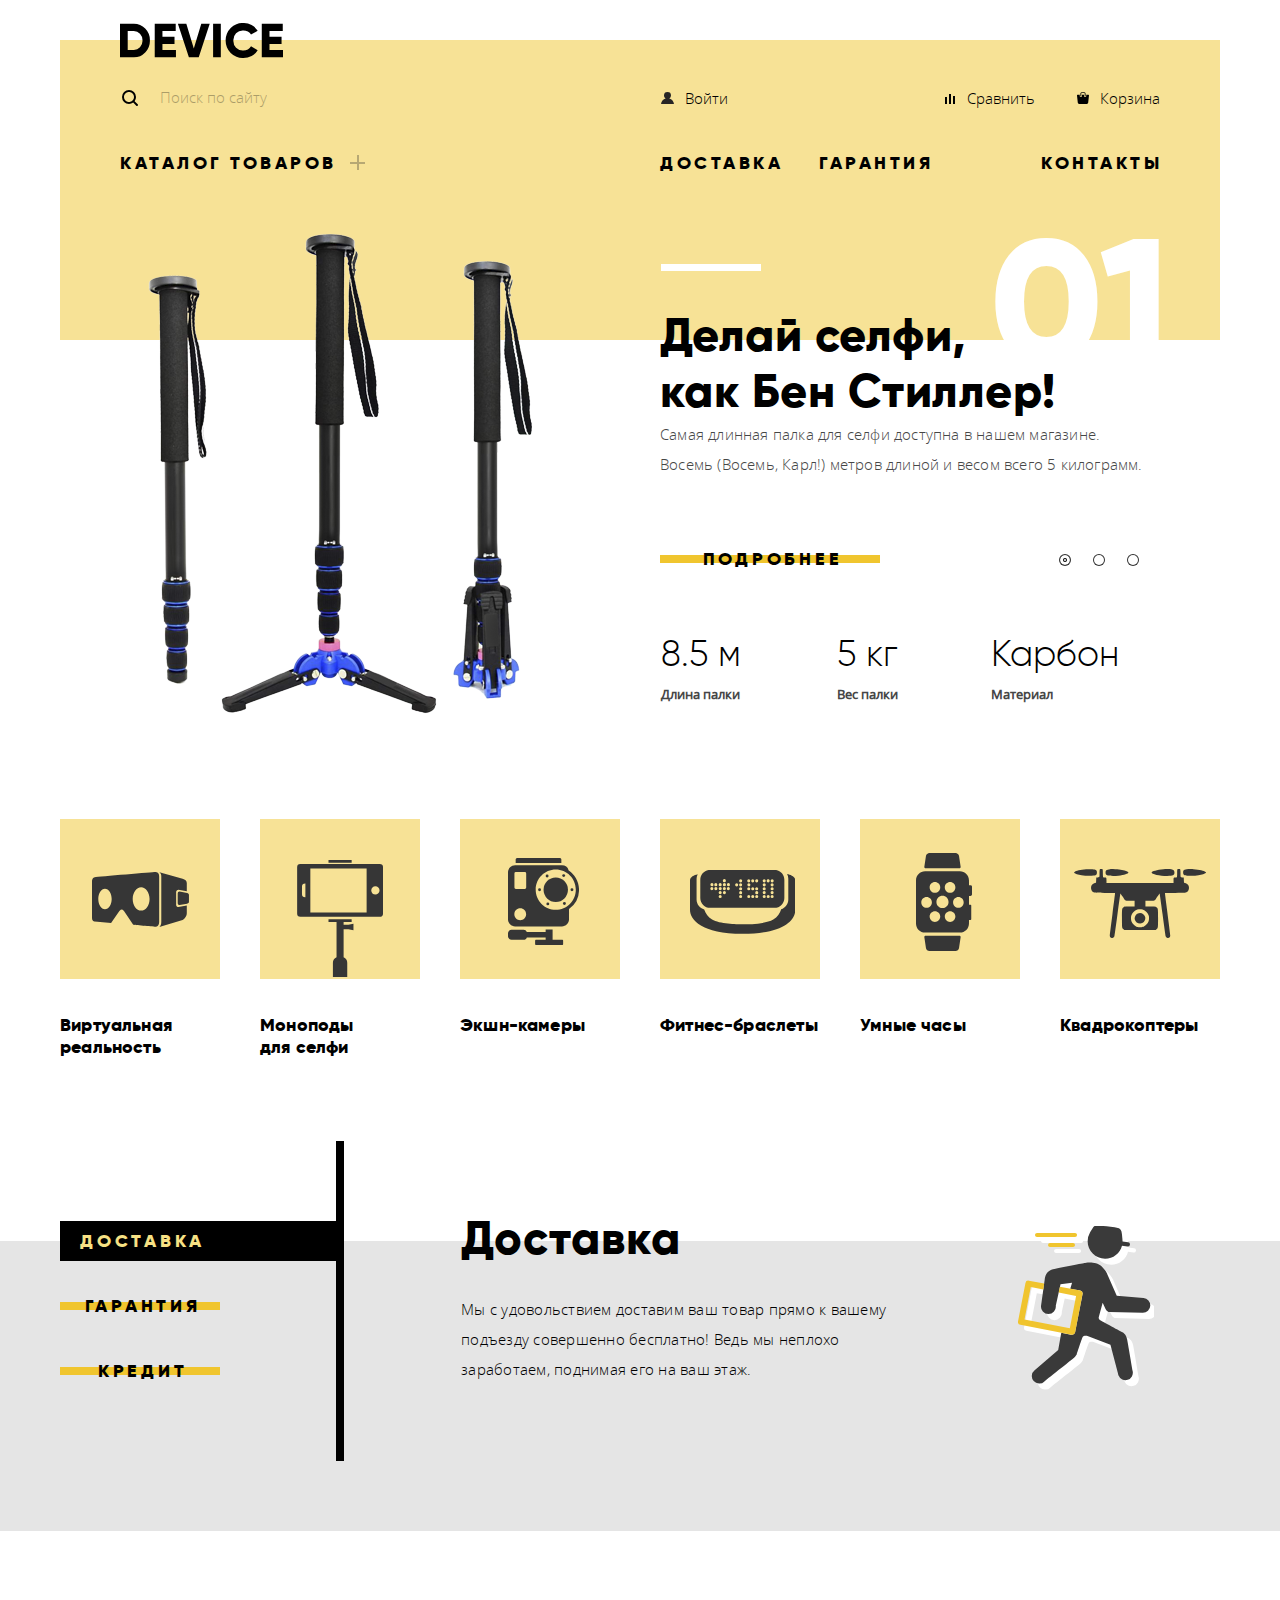
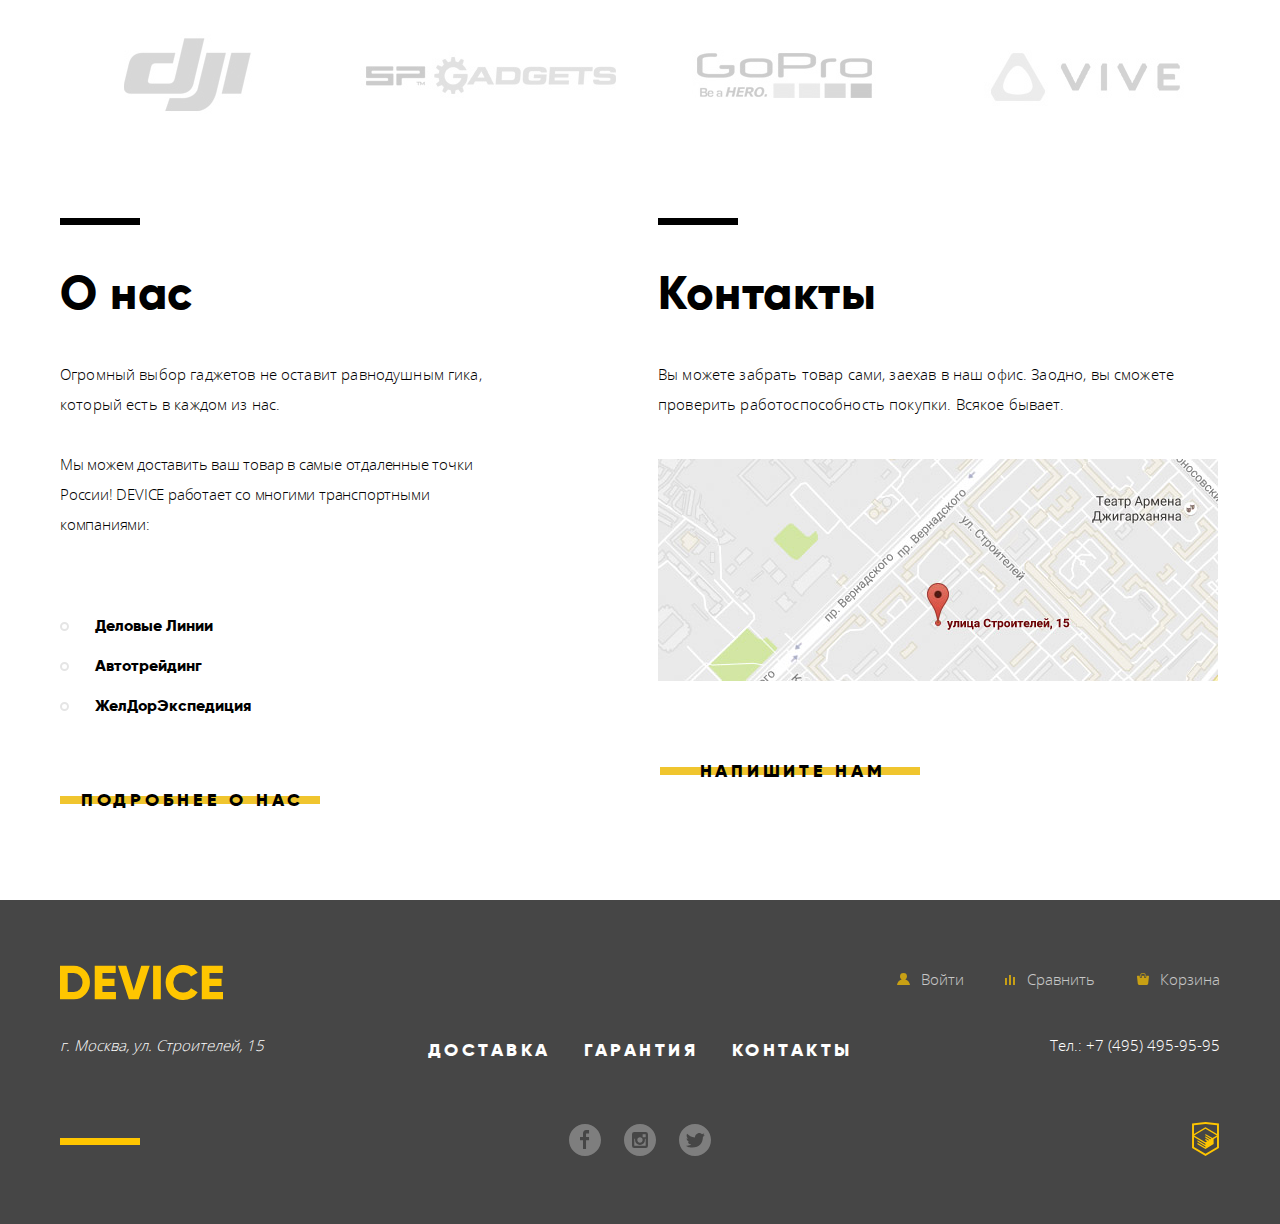
==== commit c332d4fa: "fixed remarks" ====
--- a/index.html
+++ b/index.html
@@ -4,8 +4,8 @@
   <meta charset="utf-8">
   <meta name="format-detection" content="telephone=no">
   <title>HTML Academy: Device</title>
-  <link href="css/normalize.css" rel="stylesheet" />
-  <link href="css/styles.css" rel="stylesheet" />
+  <link href="css/normalize.min.css" rel="stylesheet" />
+  <link href="css/styles.min.css" rel="stylesheet" />
 </head>
 <body>
 <header class="main-header">
@@ -80,9 +80,9 @@
           </div>
           <div class="slider-content">
             <span class="slider-numer">01</span>
-            <p class="slider-header">
+            <h2 class="slider-header">
               Делай селфи,<br>как Бен Стиллер!
-            </p>
+            </h2>
             <p>
               Самая длинная палка для селфи доступна в нашем магазине.<br>Восемь (Восемь, Карл!) метров длиной и весом всего 5 килограмм.
             </p>
@@ -343,8 +343,8 @@
     </div>
     <!--Contacts footer-->
     <section class="footer-contacts">
-      <p class="address">г. Москва, ул. Строителей, 15</p>
-      <p class="phone">Тел.: +7 (495) 495-95-95</p>
+      <address class="address">г. Москва, ул. Строителей, 15</address>
+      <a href="tel:+74954959595" class="phone">Тел.: +7 (495) 495-95-95</a>
     </section>
     <!--Footer menu-->
     <ul class="bottom-menu">
@@ -401,6 +401,6 @@
   </button>
 </section>
 
-<script src="js/script.js"></script>
+<script src="js/script.min.js"></script>
 </body>
 </html>
--- a/css/styles.min.css
+++ b/css/styles.min.css
@@ -0,0 +1 @@
+﻿@keyframes emergence{0%{opacity:.1}50%{opacity:.6}to{opacity:.9}}@keyframes blink{0%,50%{-webkit-box-shadow:inset 0 0 0 3px rgba(219,1,0,.5);box-shadow:inset 0 0 0 3px rgba(219,1,0,.5)}25%,75%{box-shadow:none}to{background-color:#f6dada}}@font-face{font-family:"Gilroy";src:url(../fonts/gilroyextrabold.woff2) format("woff2"),url(../fonts/gilroyextrabold.woff) format("woff");font-weight:800}@font-face{font-family:"Gilroy";src:url(../fonts/gilroylight.woff2) format("woff2"),url(../fonts/gilroylight.woff) format("woff");font-weight:300}@font-face{font-family:"Open Sans";src:url(../fonts/opensans.woff2) format("woff2"),url(../fonts/opensans.woff) format("woff");font-weight:400}@font-face{font-family:"Open Sans";src:url(../fonts/opensanslight.woff2) format("woff2"),url(../fonts/opensanslight.woff) format("woff");font-weight:300}body{min-width:1200px;margin:0;padding:0;font-family:"Open Sans",Arial,sans-serif;font-size:15px;line-height:36px;font-weight:300;color:#000}a{text-decoration:none}img{max-width:100%;height:auto}.visually-hidden:not(:focus):not(:active),input[type=checkbox].visually-hidden,input[type=radio].visually-hidden{position:absolute;width:1px;height:1px;margin:-1px;border:0;padding:0;white-space:nowrap;-webkit-clip-path:inset(100%);clip-path:inset(100%);clip:rect(0 0 0 0);overflow:hidden}.container,.wrapper{width:1160px;margin:0 auto}.wrapper{display:-webkit-box;display:-ms-flexbox;display:flex;-webkit-box-pack:justify;-ms-flex-pack:justify;justify-content:space-between;width:1040px}.main-header{min-height:190px;margin-top:40px}.main-header .container{background-color:#f7e296;min-height:190px}.main-header .wrapper{-webkit-box-align:center;-ms-flex-align:center;align-items:center;padding-top:33px}.main-header .logo{position:absolute;top:23px;margin-left:60px}.logo a:hover{opacity:.6}.logo a:active{opacity:.3}.search{position:relative;display:-webkit-box;display:-ms-flexbox;display:flex;-webkit-box-align:start;-ms-flex-align:start;align-items:flex-start;width:440px;height:50px}.search::before{content:"";position:absolute;top:17px;left:2px;width:16px;height:16px;background:url(../img/search.svg) no-repeat left center}.search-field{width:310px;margin:0;padding:2px 0 0 40px;font-family:inherit;font-weight:inherit;font-size:inherit;min-height:45px;background-color:transparent;border:0}.search-field:focus{outline:0;-webkit-box-shadow:0 2px #000;box-shadow:0 2px #000}.search-field:focus~.search-button{visibility:visible}.search-field::-webkit-input-placeholder{color:#000;opacity:.3}.search-field:-ms-input-placeholder,.search-field::-ms-input-placeholder{color:#000;opacity:.3}.search-field::placeholder{color:#000;opacity:.3}.search-field:hover::-webkit-input-placeholder{color:#000;opacity:.6}.search-field:hover:-ms-input-placeholder,.search-field:hover::-ms-input-placeholder{color:#000;opacity:.6}.search-field:hover::placeholder{color:#000;opacity:.6}.search-button{padding:14px 19px;font-family:inherit;font-weight:inherit;font-size:inherit;letter-spacing:.15px;color:#000;background-color:transparent;border:2px solid #000;border-radius:0;cursor:pointer;visibility:hidden}.search-button:hover{color:#fff;background-color:#000}.search-button:active{color:rgba(255,255,255,.3)}.operation,.user-navigation{list-style:none;line-height:28px;padding:0;margin:0}.user-navigation{margin-left:95px;margin-right:210px}.user-navigation.authorized{margin-right:50px}.operation,.user-navigation{display:-webkit-box;display:-ms-flexbox;display:flex;-webkit-box-pack:justify;-ms-flex-pack:justify;justify-content:space-between}.operation li,.user-navigation li{text-align:right}.operation li:last-of-type{margin-left:40px}.user-navigation.authorized li:nth-child(2){margin-left:25px}.basket-link,.compare-link,.login-link,.profile-link{position:relative;padding-left:25px}.basket-link.yellow::before,.basket-link::before,.compare-link.yellow::before,.compare-link::before,.login-link.yellow::before,.login-link::before,.profile-link.yellow::before,.profile-link::before{content:"";position:absolute;top:1px;left:0;width:15px;height:15px;background-repeat:no-repeat;background-position:center bottom}.login-link::before,.profile-link::before{background-image:url(../img/user.svg)}.login-link.yellow::before,.profile-link.yellow::before{background-image:url(../img/user-yellow.svg)}.compare-link::before{background-image:url(../img/compare.svg)}.compare-link.yellow::before{background-image:url(../img/compare-yellow.svg)}.basket-link::before{background-image:url(../img/cart.svg)}.basket-link.yellow::before{background-image:url(../img/cart-yellow.svg)}.logout-link{font-family:inherit;font-size:inherit;line-height:inherit;color:#000;opacity:.3}.basket-link,.compare-link,.login-link,.profile-link{color:#000}.basket-link:hover,.compare-link:hover,.login-link:hover,.main-navigation a:hover,.popup-menu a:hover,.profile-link:hover{opacity:.6}.basket-link:active,.compare-link:active,.login-link:active,.main-navigation a:active,.popup-menu a:active,.profile-link:active{opacity:.3}.main-navigation.wrapper{padding-top:22px}.main-menu{margin:0;padding:0}.main-menu,.popup-menu{list-style:none}.main-menu{display:-webkit-box;display:-ms-flexbox;display:flex;-webkit-box-pack:justify;-ms-flex-pack:justify;justify-content:space-between;width:100%}.main-menu>li:nth-of-type(2){margin-left:257px}.main-menu>li:nth-of-type(3){margin-right:72px}.main-menu a{margin-right:-2px;font-family:Gilroy,Arial,sans-serif;font-weight:800;font-size:18px;line-height:21px;letter-spacing:3.5px;color:#000;text-transform:uppercase}.plus{position:relative;width:245px}.plus::before{content:"";position:absolute;top:10px;right:0;width:15px;height:15px;background-image:url(../img/plus.svg);background-repeat:no-repeat;opacity:.3}.popup-menu{position:absolute;left:-60px;top:25px;z-index:2;display:none;-ms-flex-wrap:wrap;flex-wrap:wrap;-webkit-box-pack:start;-ms-flex-pack:start;justify-content:flex-start;-ms-flex-line-pack:start;align-content:flex-start;width:1160px;height:170px;margin:0 auto;padding:27px 60px 0;-webkit-box-sizing:border-box;box-sizing:border-box;background-color:#f7e296}.popup-menu a{font-family:"Open Sans",Arial,sans-serif;font-size:15px;line-height:36px;font-weight:300;letter-spacing:.2px;color:#000;text-transform:none}.popup-menu li{width:220px;margin-right:20px;padding:0}.popup-menu li:nth-of-type(2){width:180px}.popup-menu li:nth-of-type(3){width:580px}.popup-menu li:nth-of-type(5){width:780px}.breadcrumbs,.plus:hover .popup-menu{display:-webkit-box;display:-ms-flexbox;display:flex}.main-content h1{margin:30px 0 0;font-family:Gilroy,Arial,sans-serif;font-weight:800;font-size:47px;letter-spacing:.75px;line-height:56px}.breadcrumbs{list-style:none;margin:13px 0 40px;padding:0;font-size:14px;letter-spacing:.14px}.breadcrumbs a::after{content:">";margin-left:15px;margin-right:15px}.breadcrumbs .active,.breadcrumbs a{font-family:inherit;font-size:14px;line-height:36px;color:#000;opacity:.3}.breadcrumbs a:hover{opacity:.6}.breadcrumbs a:active{opacity:.1}.sliders .container{position:relative;margin-bottom:79px;background-image:-webkit-linear-gradient(top,#f7e296 110px,transparent 110px);background-image:-o-linear-gradient(top,#f7e296 110px,transparent 110px);background-image:linear-gradient(to bottom,#f7e296 110px,transparent 110px)}.slider-controls{position:absolute;bottom:140px;right:72px;z-index:1}.sliders input[type=radio]{display:none}.slider-controls label{display:inline-block;vertical-align:top;width:10px;height:10px;margin:0 9px;background-color:#fff;border:1px solid rgba(0,0,0,.8);border-radius:50%;-webkit-box-shadow:inset 0 0 0 3px #fff;box-shadow:inset 0 0 0 3px #fff;-webkit-transition:background-color .2s;-o-transition:background-color .2s;transition:background-color .2s;cursor:pointer}.control-item:first-of-type:checked~.slider-controls label[for=btn-1],.control-item:nth-of-type(2):checked~.slider-controls label[for=btn-2],.control-item:nth-of-type(3):checked~.slider-controls label[for=btn-3]{-webkit-box-shadow:inset 0 0 0 3px #fff,inset 0 0 0 4px #000;box-shadow:inset 0 0 0 3px #fff,inset 0 0 0 4px #000}.slider-item{display:none;-webkit-box-pack:justify;-ms-flex-pack:justify;justify-content:space-between;min-height:500px}.slider-item.active{display:-webkit-box;display:-ms-flexbox;display:flex}.slider-image{width:560px;text-align:center}.slider-content{position:relative;display:-webkit-box;display:-ms-flexbox;display:flex;-webkit-box-orient:vertical;-webkit-box-direction:normal;-ms-flex-direction:column;flex-direction:column;-webkit-box-pack:justify;-ms-flex-pack:justify;justify-content:space-between;width:560px;min-height:500px}.slider-item p{width:485px;margin:0;padding:0;letter-spacing:.2px;line-height:30px;color:#464646;-webkit-box-flex:1;-ms-flex:1 0 auto;flex:1 0 auto}.slider-item .slider-header.slider-wide-header{width:510px}.slider-item .aditional-padding{padding-top:60px}.slider-item .slider-header,.slider-numer{font-family:Gilroy,Arial,sans-serif;font-weight:800}.slider-item .slider-header{z-index:1;margin:0;padding:77px 0 0;width:399px;letter-spacing:.47px;-ms-flex-negative:0;flex-shrink:0;position:relative;font-size:47px;line-height:56px;color:#000}.slider-numer{position:absolute;top:-17px;right:49px;font-size:179px;line-height:179px;color:#fff}.slider-numer::before{content:"";position:absolute;top:58px;right:410px;width:100px;height:20px;-webkit-box-shadow:0 -7px #fff;box-shadow:0 -7px #fff}.slider-table{margin-top:53px;margin-bottom:25px;border-collapse:collapse;border-spacing:0;-ms-flex-negative:0;flex-shrink:0}.slider-table th{padding-top:7px;font-size:13px;line-height:20px;text-align:left;color:#464646}.btn,.slider-table td{font-family:Gilroy,Arial,sans-serif;color:#000}.slider-table td{padding-right:77px;font-weight:300;font-size:36px;line-height:43px;text-align:left}.slider-item .btn{width:220px;margin-top:25px}.btn{display:inline-block;vertical-align:top;height:40px;padding:0 0 0 5px;-webkit-box-sizing:border-box;box-sizing:border-box;font-weight:800;font-size:18px;line-height:40px;text-transform:uppercase;letter-spacing:3.75px;text-align:center;background-image:-webkit-linear-gradient(top,transparent 16px,#f0c52e 16px,#f0c52e 24px,transparent 24px);background-image:-o-linear-gradient(top,transparent 16px,#f0c52e 16px,#f0c52e 24px,transparent 24px);background-image:linear-gradient(to bottom,transparent 16px,#f0c52e 16px,#f0c52e 24px,transparent 24px);background-color:transparent;border:0;cursor:pointer}.btn:active,.btn:hover{background:#f0c52e}.btn:active{color:rgba(0,0,0,.3)}.category-items{list-style:none;display:-webkit-box;display:-ms-flexbox;display:flex;-ms-flex-wrap:wrap;flex-wrap:wrap;-webkit-box-pack:start;-ms-flex-pack:start;justify-content:flex-start;margin:10px 0;padding:0}.category-item{margin:0 40px 0 0;padding:0}.category-item:nth-child(6){margin-right:0}.category-item p{display:-webkit-box;display:-ms-flexbox;display:flex;-webkit-box-pack:center;-ms-flex-pack:center;justify-content:center;-webkit-box-align:center;-ms-flex-align:center;align-items:center;width:160px;height:160px;margin:10px 0 35px;padding:0;-webkit-box-sizing:border-box;box-sizing:border-box;background-color:#f7e296;border:2px solid transparent}.category-item:nth-of-type(2) img{-ms-flex-item-align:end;align-self:flex-end}.category-item:nth-of-type(2) h3{width:100px}.category-link:active p,.category-link:hover p{background-color:#f0c52e}.category-link:active p{opacity:.3}.category-link:active h3{opacity:.3}.category-item:nth-of-type(3) img{padding-top:5px;padding-left:7px}.category-item:nth-of-type(4) img{padding-top:6px;padding-left:4px}.category-item:nth-of-type(5) img{padding-top:5px;padding-left:7px}.category-item:nth-of-type(6) img{padding-top:8px}.category-item h3{font-family:Gilroy,Arial,sans-serif;font-weight:800;font-size:18px;letter-spacing:.18px;line-height:22px;color:#000;width:160px}.service-columns,.services{-webkit-box-sizing:border-box;box-sizing:border-box}.services{margin-bottom:95px;padding:55px 0 70px;background-image:-webkit-gradient(linear,left top,left bottom,color-stop(155,#fff),color-stop(155,#e5e5e5),color-stop(65%,#e5e5e5));background-image:-webkit-linear-gradient(top,#fff 155px,#e5e5e5 155px,#e5e5e5 65%);background-image:-o-linear-gradient(top,#fff 155px,#e5e5e5 155px,#e5e5e5 65%);background-image:linear-gradient(to bottom,#fff 155px,#e5e5e5 155px,#e5e5e5 65%);min-height:390px}.service-columns{display:-webkit-box;display:-ms-flexbox;display:flex;min-height:320px;-webkit-box-pack:justify;-ms-flex-pack:justify;justify-content:space-between}.service-column:first-of-type{width:280px;-webkit-box-sizing:border-box;box-sizing:border-box;border-right:4px solid #000}.service-column:last-of-type{width:880px;padding-top:22px;padding-left:117px;-webkit-box-sizing:border-box;box-sizing:border-box;border-left:4px solid #000}.service-navigation{list-style:none;margin:80px 0 70px;padding:0}.service-navigation-item{margin-bottom:25px}.service-navigation-item .btn{width:160px}.service-navigation-item.active{background-color:#000}.service-navigation-item.active .btn{color:#f7e184;background:#000}.service-item h3{padding:0;margin:47px 0 28px;font-family:Gilroy,Arial,sans-serif;font-weight:800;font-size:47px;letter-spacing:1px;line-height:56px}.service-item p{letter-spacing:.25px;line-height:30px}.service-item{display:none;min-height:195px;width:693px;padding-top:0;padding-right:225px;background-position:right center;background-repeat:no-repeat;-webkit-box-sizing:border-box;box-sizing:border-box}.catalog-item:hover .btn,.catalog-item:hover .item-compare,.catalog-item:hover::before,.service-item.active{display:block}.service-item:first-of-type{background-image:url(../img/delivery.svg)}.service-item:nth-of-type(2){background-image:url(../img/warranty.svg)}.service-item:last-of-type{background-image:url(../img/credit.svg)}.partner-items{list-style:none;display:-webkit-box;display:-ms-flexbox;display:flex;-ms-flex-wrap:wrap;flex-wrap:wrap;-webkit-box-pack:start;-ms-flex-pack:start;justify-content:flex-start;margin:0 0 52px;padding:0}.partner-item{position:relative;margin:0 40px 0 0;padding:0}.partner-item:nth-child(4){margin-right:0}.partner-item img{opacity:.2}.partner-item a::before{content:"";position:absolute;width:260px;height:100px;background:url(../img/logo-color-1.jpg) no-repeat center center;visibility:hidden}.partner-item:first-of-type a::before{background:url(../img/logo-color-1.jpg) no-repeat center center}.partner-item:nth-of-type(2) a::before{background:url(../img/logo-color-2.jpg) no-repeat center center}.partner-item:nth-of-type(3) a::before{background:url(../img/logo-color-3.jpg) no-repeat center center}.partner-item:nth-of-type(4) a::before{background:url(../img/logo-color-4.jpg) no-repeat center center}.partner-item a:hover img{visibility:hidden}.partner-item a:hover::before{visibility:visible}.index-columns{display:-webkit-box;display:-ms-flexbox;display:flex;-webkit-box-pack:justify;-ms-flex-pack:justify;justify-content:space-between;margin-bottom:25px;padding:30px 0}.info{width:460px}.contact{position:relative;width:560px;margin-right:2px}.contact .btn,.info .btn{width:260px;margin-bottom:25px}.contact .btn{margin-left:2px}.contact h2,.info h2{position:relative;margin:45px 0 38px;font-family:Gilroy,Arial,sans-serif;font-weight:800;font-size:47px;letter-spacing:.5px;line-height:56px}.contact h2::before,.info h2::before{content:"";position:absolute;width:80px;height:20px;top:-40px;-webkit-box-shadow:0 -7px #000;box-shadow:0 -7px #000}.info p{margin:30px 0}.contact p,.info p{padding:0;letter-spacing:.15px;line-height:30px}.info p:nth-of-type(2){letter-spacing:-.2px}.contact p{margin:30px 0 40px}.contact img{margin-bottom:58px}.transport-agency{list-style:none;margin:67px 25px 54px 35px;padding:0;font-family:Gilroy,Arial,sans-serif;font-weight:800;font-size:16px;line-height:40px}.transport-agency li{position:relative}.transport-agency li::before{content:"";position:absolute;top:16px;left:-35px;width:5px;height:5px;background-color:#fff;border:2px solid #e5e5e5;border-radius:50%}.catalog-container{margin:0;padding:0}.catalog-body,.catalog-header{margin:0;padding:0;background-image:-webkit-gradient(linear,left top,right top,color-stop(50%,#dbdbdb),color-stop(50%,#eee));background-image:-webkit-linear-gradient(left,#dbdbdb 50%,#eee 50%);background-image:-o-linear-gradient(left,#dbdbdb 50%,#eee 50%);background-image:linear-gradient(to right,#dbdbdb 50%,#eee 50%)}.catalog-header .container{display:-webkit-box;display:-ms-flexbox;display:flex;-webkit-box-pack:justify;-ms-flex-pack:justify;justify-content:space-between}.catalog-body{background-image:-webkit-gradient(linear,left top,right top,color-stop(50%,#eee),color-stop(50%,#fff));background-image:-webkit-linear-gradient(left,#eee 50%,#fff 50%);background-image:-o-linear-gradient(left,#eee 50%,#fff 50%);background-image:linear-gradient(to right,#eee 50%,#fff 50%)}.catalog-columns{display:-webkit-box;display:-ms-flexbox;display:flex;-webkit-box-pack:justify;-ms-flex-pack:justify;justify-content:space-between;width:1160px}.filters{width:327px;margin:0;padding:70px 0 0 60px;background-color:#eee}.catalog,.filters,.filters-header,.toolbar{-webkit-box-sizing:border-box;box-sizing:border-box}.catalog{margin:0;width:833px;padding:70px 0 75px 73px;background-color:#fff}.filters-header,.toolbar{width:327px;padding:25px 0 25px 60px;background-color:#dbdbdb}.toolbar{display:-webkit-box;display:-ms-flexbox;display:flex;-webkit-box-pack:justify;-ms-flex-pack:justify;justify-content:space-between;width:833px;padding:25px 0 25px 72px;background-color:#eee}.filters-header h2,.toolbar-header{margin:0;padding:0;font-family:Gilroy,Arial,sans-serif;font-weight:800;font-size:16px;line-height:19px;text-transform:uppercase;letter-spacing:3.75px}.arrow::before{content:"";display:inline-block;vertical-align:top;border:10px solid #231f20;border-right-width:5px;border-left-width:5px;border-right-color:transparent;border-left-color:transparent}.arrow-up::before{border-top-width:0}.arrow-down::before{border-bottom-width:0}.filters-form{margin:0;padding:0}.filters-form fieldset{border:0;margin:0 0 20px;padding:0}.filters-form fieldset:last-of-type{margin-bottom:0}.filters-form legend{padding-top:12px;font-family:Gilroy,Arial,sans-serif;font-weight:800;font-size:18px;letter-spacing:.25px;line-height:25px}.filters-form legend::before{content:"";position:absolute;width:200px;height:2px;-webkit-box-shadow:#eee 0 -15px,#000 0 -13px;box-shadow:#eee 0 -15px,#000 0 -13px}.filters ul{list-style:none}.price-end input,.price-end label,.price-start input,.price-start label{font-family:Gilroy,Arial,sans-serif;font-weight:300;font-size:14px;line-height:22px;opacity:.2}.price-end input,.price-start input{border:0}.filter-option label{position:relative;font-family:inherit;font-size:14px;line-height:40px;color:#000;opacity:1}.filter-input:focus+label,.filter-input:hover+label{opacity:.6;cursor:pointer}.filter-input-checkbox+label::before{content:"";position:absolute;left:-42px;top:0;width:27px;height:23px;background:url(../img/checkbox-off.svg) no-repeat left top}.filter-input-checkbox:checked+label::before{background:url(../img/checkbox-on.svg) no-repeat left top}.filter-input-radio+label::before{content:"";position:absolute;left:-42px;top:-1px;width:19px;height:19px;border:3px solid #000;border-radius:50%}.filter-input-radio:checked+label::before{-webkit-box-shadow:inset 0 0 0 4px #fff,inset 0 0 0 10px #000;box-shadow:inset 0 0 0 4px #fff,inset 0 0 0 10px #000}.filter-input:disabled+label{opacity:.25;cursor:default}.range-filter{margin:0;padding:0 0 3px}.range-controls{position:relative;margin:0;padding:33px 0 0;border-radius:5px}.range-controls .scale{width:200px;height:2px;background:#d7dcde}.range-controls .bar{width:120px;height:2px;background:#00ca74}.range-controls .toggle{position:absolute;top:23px;left:0;width:4px;height:4px;padding:0;border:8px solid #fff;background-color:#ababab;-webkit-box-shadow:0 2px 1px 0 #cfcfcf;box-shadow:0 2px 1px 0 #cfcfcf;border-radius:50%;cursor:pointer}.range-controls .toggle-min{left:0}.range-controls .toggle-max{left:110px}.price-controls{font-size:0}.price-controls input,.price-controls label{font-family:Gilroy,Arial,sans-serif;font-size:14px;line-height:22.27px;color:#000}.price-controls label{display:inline-block;vertical-align:top;opacity:.2;text-transform:lowercase;padding:10px 0;text-align:center}.price-controls input{width:60px;margin:0 7px 0 3px;padding:0;text-align:left;border:0;background-color:transparent}.max-price{text-align:right}.filters-form .btn{margin-top:15px;width:200px}.sort-direction,.sort-field{list-style:none;display:-webkit-box;display:-ms-flexbox;display:flex;-webkit-box-pack:justify;-ms-flex-pack:justify;justify-content:space-between;-ms-flex-wrap:wrap;flex-wrap:wrap;padding:0;font-size:14px;line-height:20px}.sort-direction{margin:0}.sort-field{margin:0 195px 0 0}.sort-field li{margin-left:32px}.sort-direction li{margin-left:20px}.sort-direction a,.sort-field a{font-family:inherit;font-size:14px;line-height:17px;color:#000;opacity:.3}.sort-direction a:hover,.sort-field a:hover{opacity:.6}.sort-direction a.active,.sort-direction a:active,.sort-field a.active,.sort-field a:active{opacity:1}.catalog-item,.catalog-items{display:-webkit-box;display:-ms-flexbox;display:flex;-webkit-box-pack:justify;-ms-flex-pack:justify;justify-content:space-between;-ms-flex-wrap:wrap;flex-wrap:wrap}.catalog-items{list-style:none;-webkit-box-align:start;-ms-flex-align:start;align-items:flex-start;margin:0;padding:0}.catalog-item{position:relative;width:360px}.catalog-item::before{content:"";position:absolute;display:none;width:360px;height:380px;background-color:#eee;opacity:.7}.catalog-item img{margin-bottom:33px}.catalog-item .price,.catalog-item h3{padding:0;font-family:Gilroy,Arial,sans-serif;line-height:22px}.catalog-item h3{max-width:260px;margin:0 0 50px;font-weight:800;font-size:18px;letter-spacing:.25px}.catalog-item .price{margin:0;font-weight:300;font-size:16px;letter-spacing:.16px;vertical-align:top;color:#464646}.catalog-item .btn{position:absolute;left:50%;top:190px;display:none;width:200px;-webkit-transform:translate(-50%,-50%);-ms-transform:translate(-50%,-50%);transform:translate(-50%,-50%)}.catalog-item-link,.catalog-item-link:active,.catalog-item-link:visited{color:#000}.item-compare{position:absolute;left:50%;top:230px;display:none;font-family:inherit;font-size:13px;line-height:36px;letter-spacing:.15px;color:#000;opacity:.5;-webkit-transform:translate(-50%,-50%);-ms-transform:translate(-50%,-50%);transform:translate(-50%,-50%)}.item-compare:hover{opacity:1}.item-compare:active{opacity:.2}.catalog-item.new::after,.pagination-item a{font-family:Gilroy,Arial,sans-serif;font-weight:800;text-transform:uppercase}.catalog-item.new::after{content:"New";position:absolute;top:28px;right:26px;width:56px;height:56px;text-align:center;vertical-align:middle;color:rgba(0,0,0,.2);border-radius:50%;border:2px solid rgba(0,0,0,.1);font-size:14px;line-height:60px}.pagination-list{list-style:none;display:-webkit-box;display:-ms-flexbox;display:flex;-webkit-box-pack:justify;-ms-flex-pack:justify;justify-content:space-between;height:70px;margin:-12px 0 0;padding:0;background-color:#ebebeb}.pagination-item{padding-top:15px;padding-bottom:20px}.pagination-item a{font-size:16px;line-height:19px;letter-spacing:3.75px;color:#000;opacity:.3}.pagination-item a:hover{opacity:.6}.pagination-item a:active{opacity:1}.pagination-item:first-of-type{margin-right:175px;padding-left:30px;padding-right:30px}.pagination-item:last-of-type{margin-left:165px;margin-right:-4px;padding-left:30px;padding-right:30px}.pagination-item.current a,.pagination-item:first-of-type a,.pagination-item:last-of-type a{opacity:1}.pagination-item:first-of-type:hover,.pagination-item:last-of-type:hover{background-color:#d9d9d9}.pagination-item.disabled{opacity:.3}.pagination-item.disabled a{cursor:not-allowed}.main-footer{background-color:#464646;margin:0;padding:0}.main-footer .container{position:relative;padding-top:65px}.main-footer .navigation-container{display:-webkit-box;display:-ms-flexbox;display:flex;-webkit-box-pack:justify;-ms-flex-pack:justify;justify-content:space-between;-webkit-box-align:start;-ms-flex-align:start;align-items:flex-start;margin:0;padding:0}.main-footer .user-navigation{list-style:none;margin-left:635px;margin-right:0}.main-footer .user-navigation.authorized{margin-left:400px}.main-footer .basket-link,.main-footer .compare-link,.main-footer .login-link,.main-footer .logout,.main-footer .profile-link{color:#fff;opacity:.7}.main-footer .basket-link:hover,.main-footer .compare-link:hover,.main-footer .login-link:hover,.main-footer .profile-link:hover{opacity:1}.main-footer .basket-link:active,.main-footer .compare-link:active,.main-footer .login-link:active,.main-footer .profile-link:active{opacity:.3}.bottom-menu,.footer-contacts{display:-webkit-box;display:-ms-flexbox;display:flex;-webkit-box-pack:justify;-ms-flex-pack:justify;justify-content:space-between}.bottom-menu{z-index:1;list-style:none;margin:0 auto;padding:20px 0 0;position:relative;width:425px}.bottom-menu a{font-family:Gilroy,Arial,sans-serif;font-weight:800;font-size:18px;line-height:22px;text-transform:uppercase;color:#fff;letter-spacing:3.5px}.bottom-menu a:hover,.social-button:hover::before{opacity:.6}.bottom-menu a:active{opacity:.3}.footer-contacts{position:absolute;top:115px;width:1160px}.address,.phone{line-height:30px;color:#fff;margin:15px 0}.main-footer .logout{font-family:inherit;font-size:inherit;line-height:inherit}.main-footer .logout:hover{opacity:1}.main-footer .logout:active{opacity:.3}.footer-social{list-style:none;display:-webkit-box;display:-ms-flexbox;display:flex;-webkit-box-pack:justify;-ms-flex-pack:justify;justify-content:space-between;-ms-flex-wrap:wrap;flex-wrap:wrap;width:145px;margin:0 auto;padding:55px 0 65px}.social-button::before{content:"";display:inline-block;vertical-align:top;width:35px;height:35px;background-position:center center;background-repeat:no-repeat;opacity:.3}.social-item a::before{background-image:url(../img/fb.svg)}.social-item:nth-of-type(2) a::before{background-image:url(../img/instagram.svg)}.social-item:nth-of-type(3) a::before{background-image:url(../img/twitter.svg)}.social-button:active::before{opacity:.1}.logo.yellow{position:relative}.logo.yellow::before{content:"";position:absolute;top:180px;width:80px;height:20px;-webkit-box-shadow:0 -7px #ffc600;box-shadow:0 -7px #ffc600}.footer-copyright{position:absolute;top:206px;right:-3px}.footer-copyright a::before{content:"";display:inline-block;vertical-align:top;width:35px;height:35px;background-position:center center;background-repeat:no-repeat;background-image:url(../img/logo-html.svg)}.footer-copyright a:hover{opacity:.6}.footer-copyright a:active{opacity:.3}.modal-field label{font-family:Gilroy,Arial,sans-serif;font-weight:800;font-size:18px;line-height:18px;color:#000}.modal-field input,.modal-field textarea{font-family:inherit;font-size:14px;line-height:18px;color:#464646;background-color:#f2f2f2;border:0;padding:15px 20px;-webkit-box-sizing:border-box;box-sizing:border-box}.modal-field textarea{resize:vertical}.modal-field input{width:360px}.modal-field input::-webkit-input-placeholder,.modal-field textarea::-webkit-input-placeholder{color:#464646;opacity:.4}.modal-field input:-ms-input-placeholder,.modal-field input::-ms-input-placeholder,.modal-field textarea:-ms-input-placeholder,.modal-field textarea::-ms-input-placeholder{color:#464646;opacity:.4}.modal-field input::placeholder,.modal-field textarea::placeholder{color:#464646;opacity:.4}.modal-field input:hover,.modal-field textarea:hover{background-color:#ebebeb}.modal-field input:focus,.modal-field textarea:focus{outline:0;-webkit-box-shadow:inset 0 0 0 3px rgba(240,197,46,.5);box-shadow:inset 0 0 0 3px rgba(240,197,46,.5);background-color:#fff}.modal-field input.invalid,.modal-field textarea.invalid{-webkit-animation:blink 2s;animation:blink 2s;-webkit-animation-fill-mode:forwards;animation-fill-mode:forwards}.modal-close{position:absolute;top:20px;right:20px;background-color:transparent;border:0;cursor:pointer;opacity:.5}.modal-close::before{content:"";display:inline-block;vertical-align:top;width:55px;height:55px;background-image:url(../img/modal-close.svg);background-position:center;background-repeat:no-repeat}.modal-close:hover{opacity:1}.modal-close:active{opacity:.3}.modal-feedback,.modal-map{position:fixed;top:50%;left:50%;z-index:1;display:none;width:960px;min-height:560px;background-color:#fff;-webkit-box-shadow:0 0 5px rgba(0,0,0,.3);box-shadow:0 0 5px rgba(0,0,0,.3);-webkit-transform:translate(-50%,-50%);-ms-transform:translate(-50%,-50%);transform:translate(-50%,-50%)}.modal-map{height:559px}.modal-feedback-form{display:-webkit-box;display:-ms-flexbox;display:flex;-ms-flex-wrap:wrap;flex-wrap:wrap;padding:72px 100px 75px}.modal-field textarea{width:760px;min-height:155px}.modal-feedback .btn{width:200px;margin-top:15px}.modal-field{width:360px}.modal-field:nth-of-type(2){margin-left:40px}.modal-field:last-of-type{width:100%}.modal-map iframe{position:absolute;width:960px;height:559px;border:0;background-image:url(../img/map-big.jpg);background-position:center center;background-repeat:no-repeat}.modal-show{display:block;-webkit-animation:emergence .7s;animation:emergence .7s}
